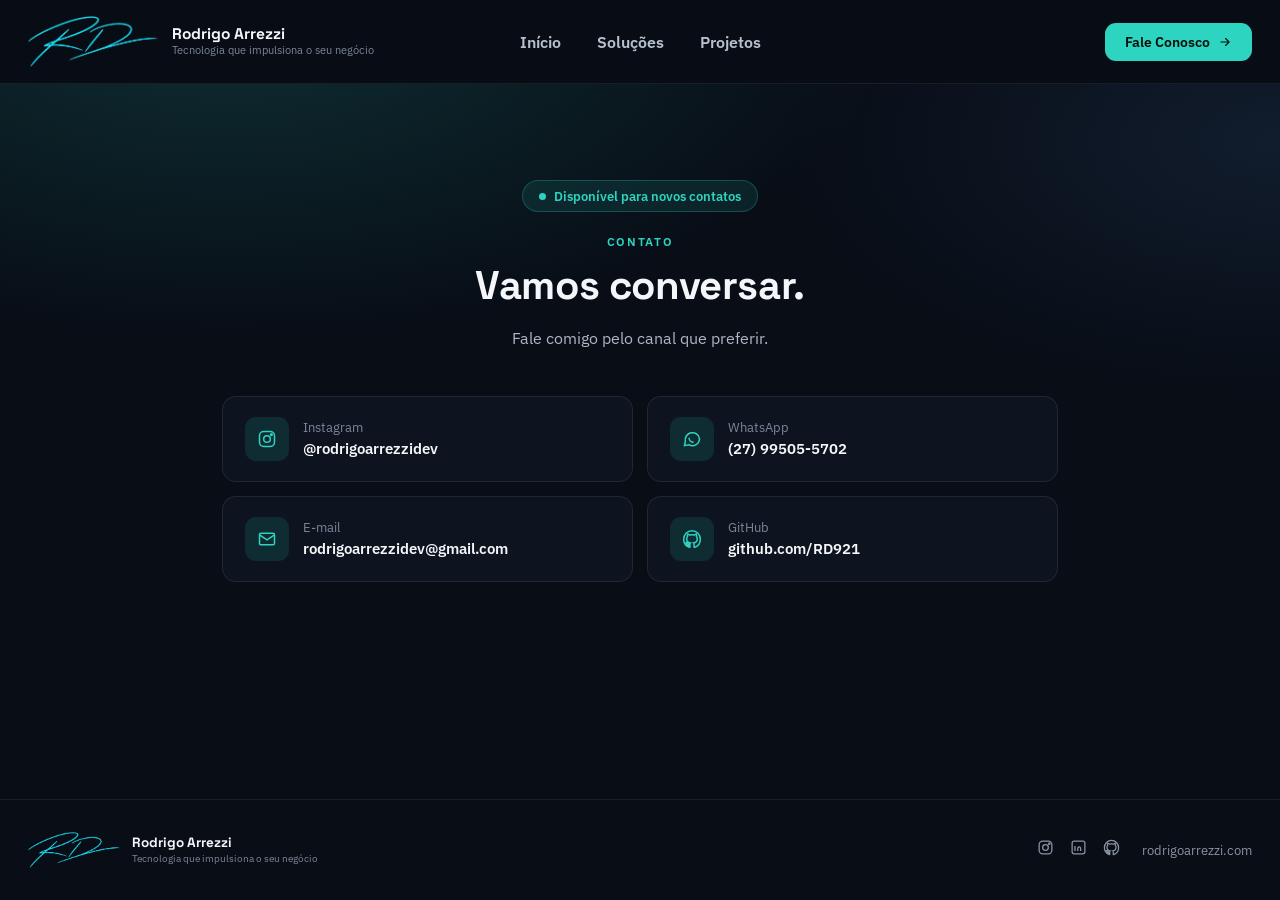
==== contato.html @ 2e1536b0 "Deixa o site responsivo para celular e adiciona favicon" ====
<!doctype html>
<html lang="pt-BR">
<head>
<meta charset="utf-8">
<meta name="viewport" content="width=device-width, initial-scale=1">
<title>Rodrigo Arrezzi — Contato</title>
<meta name="description" content="Fale com a Rodrigo Arrezzi por Instagram, WhatsApp, e-mail ou GitHub.">
<link rel="icon" href="assets/favicon.ico" sizes="any">
<link rel="icon" type="image/png" sizes="32x32" href="assets/favicon-32.png">
<link rel="icon" type="image/png" sizes="16x16" href="assets/favicon-16.png">
<link rel="apple-touch-icon" sizes="180x180" href="assets/apple-touch-icon.png">
<link rel="stylesheet" href="assets/styles.css">
</head>
<body>
<div class="page">
  <!-- NAV -->
  <div class="nav">
    <div class="nav-inner">
      <a href="index.html" class="brand">
        <img src="assets/rd-logo.png" alt="Rodrigo Arrezzi">
        <div class="brand-text">
          <div class="font-display brand-name">Rodrigo Arrezzi</div>
          <div class="brand-tag">Tecnologia que impulsiona o seu negócio</div>
        </div>
      </a>
      <div class="nav-links">
        <a href="index.html" class="nav-link">Início</a>
        <a href="solucoes.html" class="nav-link">Soluções</a>
        <a href="recursos.html" class="nav-link">Projetos</a>
      </div>
      <div class="nav-right">
        <a href="contato.html" class="btn-primary btn-sm">
          Fale Conosco
          <svg width="14" height="14" viewBox="0 0 24 24" fill="none" stroke="currentColor" stroke-width="2" stroke-linecap="round" stroke-linejoin="round"><path d="M5 12h14M13 6l6 6-6 6"/></svg>
        </a>
        <button type="button" aria-label="Abrir menu" class="mobile-menu-btn" data-menu-open>
          <svg width="18" height="18" viewBox="0 0 24 24" fill="none" stroke="currentColor" stroke-width="2" stroke-linecap="round" stroke-linejoin="round"><path d="M4 7h16M4 12h16M4 17h16"/></svg>
        </button>
      </div>
    </div>
  </div>

  <!-- MOBILE MENU OVERLAY -->
  <div class="mobile-overlay" data-menu-overlay>
    <div class="mobile-overlay-head">
      <div style="display:flex;align-items:center;gap:10px;">
        <img src="assets/rd-logo.png" alt="Rodrigo Arrezzi">
        <div class="font-display" style="font-size:14px;font-weight:700;">Rodrigo Arrezzi</div>
      </div>
      <button type="button" aria-label="Fechar menu" data-menu-close style="background:transparent;border:1px solid rgba(244,246,249,0.22);border-radius:10px;width:38px;height:38px;display:flex;align-items:center;justify-content:center;color:#F4F6F9;">
        <svg width="16" height="16" viewBox="0 0 24 24" fill="none" stroke="currentColor" stroke-width="2" stroke-linecap="round" stroke-linejoin="round"><path d="M18 6L6 18M6 6l12 12"/></svg>
      </button>
    </div>
    <div class="mobile-links">
        <a href="index.html" class="mobile-link font-display">Início</a>
        <a href="solucoes.html" class="mobile-link font-display">Soluções</a>
        <a href="recursos.html" class="mobile-link font-display">Projetos</a>
    </div>
    <div class="mobile-overlay-foot">
      <a href="contato.html" class="btn-primary">
        Fale Conosco
        <svg width="14" height="14" viewBox="0 0 24 24" fill="none" stroke="currentColor" stroke-width="2" stroke-linecap="round" stroke-linejoin="round"><path d="M5 12h14M13 6l6 6-6 6"/></svg>
      </a>
    </div>
  </div>

  <div class="page-main">
  <!-- HERO -->
  <div style="width:100%;position:relative;overflow:hidden;background:radial-gradient(1100px 520px at 18% -10%, rgba(45,212,191,0.16), transparent 60%), radial-gradient(900px 460px at 100% 10%, rgba(96,165,250,0.10), transparent 55%), #080D16;">
    <div class="section hero-pad" style="max-width:900px;">
      <div style="text-align:center;margin-bottom:44px;">
        <div style="display:inline-flex;align-items:center;gap:8px;background:rgba(45,212,191,0.10);border:1px solid rgba(45,212,191,0.25);border-radius:999px;padding:7px 16px;margin-bottom:22px;">
          <span style="width:7px;height:7px;border-radius:50%;background:var(--accent);"></span>
          <span style="font-size:12.5px;font-weight:600;color:var(--accent);">Disponível para novos contatos</span>
        </div>
        <div style="font-size:12px;font-weight:600;letter-spacing:0.14em;color:var(--accent);margin-bottom:14px;">CONTATO</div>
        <h1 class="font-display hero-h1">
          Vamos conversar.
        </h1>
        <p style="font-size:16px;line-height:1.65;color:#AEB7C6;margin:0;">Fale comigo pelo canal que preferir.</p>
      </div>
      <div class="cols-2" style="display:grid;gap:14px;">
        <a href="https://www.instagram.com/rodrigoarrezzidev/" target="_blank" rel="noopener" class="contact-card card-hover">
          <div style="width:44px;height:44px;border-radius:11px;background:rgba(45,212,191,0.12);display:flex;align-items:center;justify-content:center;flex-shrink:0;">
            <svg width="20" height="20" viewBox="0 0 24 24" fill="none" stroke="var(--accent)" stroke-width="1.8"><rect x="3" y="3" width="18" height="18" rx="5"/><circle cx="12" cy="12" r="4"/><circle cx="17.3" cy="6.7" r="1"/></svg>
          </div>
          <div>
            <div style="font-size:13px;color:#7C8698;margin-bottom:3px;">Instagram</div>
            <div style="font-size:14.5px;font-weight:600;color:#F4F6F9;">@rodrigoarrezzidev</div>
          </div>
        </a>
        <a href="https://wa.me/5527995055702" target="_blank" rel="noopener" class="contact-card card-hover">
          <div style="width:44px;height:44px;border-radius:11px;background:rgba(45,212,191,0.12);display:flex;align-items:center;justify-content:center;flex-shrink:0;">
            <svg width="20" height="20" viewBox="0 0 24 24" fill="none" stroke="var(--accent)" stroke-width="1.8"><path d="M21 11.5a8.5 8.5 0 01-12.4 7.55L3 20l1.02-5.4A8.5 8.5 0 1121 11.5z"/><path d="M8.5 10.5c0 3 2.5 5.5 5.5 5.5"/></svg>
          </div>
          <div>
            <div style="font-size:13px;color:#7C8698;margin-bottom:3px;">WhatsApp</div>
            <div style="font-size:14.5px;font-weight:600;color:#F4F6F9;">(27) 99505-5702</div>
          </div>
        </a>
        <a href="https://mail.google.com/mail/?view=cm&amp;fs=1&amp;to=rodrigoarrezzidev@gmail.com" target="_blank" rel="noopener" class="contact-card card-hover">
          <div style="width:44px;height:44px;border-radius:11px;background:rgba(45,212,191,0.12);display:flex;align-items:center;justify-content:center;flex-shrink:0;">
            <svg width="20" height="20" viewBox="0 0 24 24" fill="none" stroke="var(--accent)" stroke-width="1.8"><rect x="3" y="5" width="18" height="14" rx="2"/><path d="M3 7l9 6 9-6"/></svg>
          </div>
          <div>
            <div style="font-size:13px;color:#7C8698;margin-bottom:3px;">E-mail</div>
            <div style="font-size:14.5px;font-weight:600;color:#F4F6F9;">rodrigoarrezzidev@gmail.com</div>
          </div>
        </a>
        <a href="https://github.com/RD921?tab=repositories" target="_blank" rel="noopener" class="contact-card card-hover">
          <div style="width:44px;height:44px;border-radius:11px;background:rgba(45,212,191,0.12);display:flex;align-items:center;justify-content:center;flex-shrink:0;">
            <svg width="20" height="20" viewBox="0 0 24 24" fill="none" stroke="var(--accent)" stroke-width="1.8"><path d="M12 2C6.48 2 2 6.58 2 12.25c0 4.53 2.87 8.37 6.84 9.73.5.1.68-.22.68-.5 0-.24-.01-1.04-.01-1.89-2.78.62-3.37-1.21-3.37-1.21-.45-1.18-1.11-1.5-1.11-1.5-.9-.63.07-.62.07-.62 1 .07 1.53 1.05 1.53 1.05.89 1.56 2.34 1.11 2.91.85.09-.66.35-1.11.63-1.37-2.22-.26-4.56-1.14-4.56-5.06 0-1.12.39-2.03 1.03-2.75-.1-.26-.45-1.31.1-2.73 0 0 .84-.28 2.75 1.05a9.3 9.3 0 015 0c1.91-1.33 2.75-1.05 2.75-1.05.55 1.42.2 2.47.1 2.73.64.72 1.03 1.63 1.03 2.75 0 3.93-2.34 4.79-4.57 5.05.36.32.68.95.68 1.92 0 1.39-.01 2.5-.01 2.84 0 .28.18.61.69.5A10.26 10.26 0 0022 12.25C22 6.58 17.52 2 12 2z"/></svg>
          </div>
          <div>
            <div style="font-size:13px;color:#7C8698;margin-bottom:3px;">GitHub</div>
            <div style="font-size:14.5px;font-weight:600;color:#F4F6F9;">github.com/RD921</div>
          </div>
        </a>
      </div>
    </div>
  </div>
  </div>

  <!-- FOOTER -->
  <div class="footer">
    <div class="footer-inner">
      <div class="footer-brand">
        <img src="assets/rd-logo.png" alt="Rodrigo Arrezzi">
        <div>
          <div class="font-display" style="font-size:13.5px;font-weight:700;line-height:1.1;">Rodrigo Arrezzi</div>
          <div style="font-size:10px;color:#7C8698;line-height:1.1;margin-top:2px;">Tecnologia que impulsiona o seu negócio</div>
        </div>
      </div>
      <div class="footer-social">
        <a href="https://www.instagram.com/rodrigoarrezzidev/" target="_blank" rel="noopener" aria-label="Instagram" style="color:#8A93A3;">
          <svg width="17" height="17" viewBox="0 0 24 24" fill="none" stroke="currentColor" stroke-width="1.8"><rect x="3" y="3" width="18" height="18" rx="5"/><circle cx="12" cy="12" r="4"/><circle cx="17.3" cy="6.7" r="1"/></svg>
        </a>
        <a href="#" aria-label="LinkedIn" style="color:#8A93A3;">
          <svg width="17" height="17" viewBox="0 0 24 24" fill="none" stroke="currentColor" stroke-width="1.8"><rect x="3" y="3" width="18" height="18" rx="3"/><path d="M7 10v7M7 7v.01M11 17v-4a2 2 0 014 0v4M11 13v4"/></svg>
        </a>
        <a href="https://github.com/RD921?tab=repositories" target="_blank" rel="noopener" aria-label="GitHub" style="color:#8A93A3;">
          <svg width="17" height="17" viewBox="0 0 24 24" fill="none" stroke="currentColor" stroke-width="1.8"><path d="M12 2C6.48 2 2 6.58 2 12.25c0 4.53 2.87 8.37 6.84 9.73.5.1.68-.22.68-.5 0-.24-.01-1.04-.01-1.89-2.78.62-3.37-1.21-3.37-1.21-.45-1.18-1.11-1.5-1.11-1.5-.9-.63.07-.62.07-.62 1 .07 1.53 1.05 1.53 1.05.89 1.56 2.34 1.11 2.91.85.09-.66.35-1.11.63-1.37-2.22-.26-4.56-1.14-4.56-5.06 0-1.12.39-2.03 1.03-2.75-.1-.26-.45-1.31.1-2.73 0 0 .84-.28 2.75 1.05a9.3 9.3 0 015 0c1.91-1.33 2.75-1.05 2.75-1.05.55 1.42.2 2.47.1 2.73.64.72 1.03 1.63 1.03 2.75 0 3.93-2.34 4.79-4.57 5.05.36.32.68.95.68 1.92 0 1.39-.01 2.5-.01 2.84 0 .28.18.61.69.5A10.26 10.26 0 0022 12.25C22 6.58 17.52 2 12 2z"/></svg>
        </a>
        <span style="font-size:12.5px;color:#8A93A3;margin-left:6px;">rodrigoarrezzi.com</span>
      </div>
    </div>
  </div>

</div>
<script src="assets/script.js"></script>
</body>
</html>
---- assets/styles.css ----
@import url('https://fonts.googleapis.com/css2?family=Space+Grotesk:wght@500;600;700&family=IBM+Plex+Sans:wght@400;500;600&display=swap');

:root{ --accent: #2DD4BF; }

*{box-sizing:border-box;}
body{margin:0;background:#080D16;color:#F4F6F9;font-family:'IBM Plex Sans',sans-serif;}
h1,h2,h3,.font-display{font-family:'Space Grotesk',sans-serif;}
a{text-decoration:none;color:inherit;}
button{font:inherit;cursor:pointer;background:none;border:none;padding:0;margin:0;color:inherit;}
::selection{background:var(--accent);color:#06110F;}

.page{width:100%;min-height:100vh;display:flex;flex-direction:column;align-items:center;}
.page-main{flex:1 0 auto;width:100%;display:flex;flex-direction:column;align-items:center;}
.footer{flex-shrink:0;}

/* NAV */
.nav{width:100%;position:sticky;top:0;z-index:40;background:rgba(8,13,22,0.85);backdrop-filter:blur(10px);border-bottom:1px solid rgba(244,246,249,0.08);}
.nav-inner{width:100%;margin:0;padding:16px 28px;display:grid;grid-template-columns:1fr auto 1fr;align-items:center;column-gap:16px;}
.brand{display:flex;align-items:center;gap:14px;justify-self:start;}
.brand img{height:auto;width:130px;object-fit:contain;display:block;}
.brand-text{text-align:left;}
.brand-name{font-size:15.5px;font-weight:700;line-height:1.1;}
.brand-tag{font-size:10.5px;color:#7C8698;line-height:1.1;margin-top:2px;}
.nav-links{display:flex;align-items:center;gap:36px;justify-self:center;}
.nav-link{color:#B7C0CE;font-size:15.5px;font-weight:600;transition:color .15s ease;white-space:nowrap;}
.nav-link:hover{color:#F4F6F9;}
.nav-link.active{color:var(--accent);}
.nav-right{display:flex;align-items:center;gap:14px;justify-self:end;}
.mobile-menu-btn{display:none;background:transparent;border:1px solid rgba(244,246,249,0.22);border-radius:10px;width:40px;height:40px;align-items:center;justify-content:center;cursor:pointer;color:#F4F6F9;}
.mobile-menu-btn:hover{border-color:rgba(244,246,249,0.5);}

/* MOBILE MENU OVERLAY */
.mobile-overlay{position:fixed;inset:0;z-index:100;background:#080D16;display:none;flex-direction:column;}
.mobile-overlay.open{display:flex;}
.mobile-overlay-head{display:flex;align-items:center;justify-content:space-between;padding:16px 24px;border-bottom:1px solid rgba(244,246,249,0.08);}
.mobile-overlay-head img{height:auto;width:88px;object-fit:contain;display:block;}
.mobile-links{flex-grow:1;display:flex;flex-direction:column;align-items:flex-start;justify-content:center;gap:2px;padding:24px 32px;}
.mobile-link{font-size:26px;font-weight:600;color:#F4F6F9;padding:13px 0;display:block;text-align:left;width:100%;}
.mobile-link:hover{color:var(--accent);}
.mobile-link.active{color:var(--accent);}
.mobile-overlay-foot{padding:24px 32px;border-top:1px solid rgba(244,246,249,0.08);}

/* BUTTONS */
.btn-primary{background:var(--accent);color:#06110F;transition:filter .15s ease, transform .15s ease;padding:14px 26px;border-radius:11px;font-size:14.5px;font-weight:600;display:inline-flex;align-items:center;gap:8px;}
.btn-primary:hover{filter:brightness(1.08);transform:translateY(-1px);}
.btn-outline{background:transparent;color:#F4F6F9;border:1px solid rgba(244,246,249,0.22);transition:border-color .15s ease, background .15s ease;padding:14px 26px;border-radius:11px;font-size:14.5px;font-weight:600;display:inline-flex;align-items:center;gap:9px;}
.btn-outline:hover{border-color:rgba(244,246,249,0.5);background:rgba(244,246,249,0.04);}
.btn-sm{padding:10px 20px;font-size:13.5px;}

.card-hover{transition:border-color .15s ease, transform .15s ease;}
.card-hover:hover{border-color:rgba(244,246,249,0.18);transform:translateY(-2px);}
.pill:hover{border-color:rgba(244,246,249,0.3);}
.footer-link{color:#8A93A3;font-size:13.5px;transition:color .15s ease;}
.footer-link:hover{color:#F4F6F9;}
.contact-card{display:flex;align-items:center;gap:14px;background:#0D1420;border:1px solid rgba(244,246,249,0.08);border-radius:14px;padding:20px 22px;}

/* FOOTER */
.footer{width:100%;border-top:1px solid rgba(244,246,249,0.08);}
.footer-inner{width:100%;margin:0;padding:32px 28px;display:flex;align-items:center;justify-content:space-between;flex-wrap:wrap;gap:20px;}
.footer-brand{display:flex;align-items:center;gap:12px;}
.footer-brand img{height:auto;width:92px;object-fit:contain;display:block;}
.footer-social{display:flex;align-items:center;gap:16px;}

/* ERP PREVIEW */
.erp-tab{background:transparent;border:1px solid rgba(244,246,249,0.14);border-radius:9px;padding:9px 16px;font-size:13px;font-weight:600;color:#9AA3B2;transition:all .15s ease;}
.erp-tab:hover{border-color:rgba(244,246,249,0.3);color:#F4F6F9;}
.erp-tab.active{background:rgba(45,212,191,0.12);border-color:var(--accent);color:var(--accent);}
.chat-bubble{padding:10px 14px;border-radius:12px;font-size:13.5px;line-height:1.5;max-width:80%;}
.chat-bubble.bot{background:#101825;border:1px solid rgba(244,246,249,0.08);color:#C5CCD8;align-self:flex-start;}
.chat-bubble.user{background:rgba(45,212,191,0.14);border:1px solid rgba(45,212,191,0.3);color:#F4F6F9;align-self:flex-end;}

/* PROJECT CARDS */
.project-card{background:#0D1420;border:1px solid rgba(244,246,249,0.08);border-radius:16px;overflow:hidden;display:flex;flex-direction:column;}
.project-thumb{width:100%;aspect-ratio:16/9;background:linear-gradient(135deg,#101C2C,#0A1119);display:flex;align-items:center;justify-content:center;color:#3A4356;border-bottom:1px solid rgba(244,246,249,0.07);}

/* RESPONSIVE LAYOUT UTILITIES */
.section{width:100%;max-width:1280px;margin:0 auto;padding-left:32px;padding-right:32px;box-sizing:border-box;}
.hero-pad{padding-top:96px;padding-bottom:72px;}
.content-pad{padding-top:64px;padding-bottom:96px;}
.cta-pad{padding-top:0;padding-bottom:96px;}
.cta-pad-top{padding-top:96px;padding-bottom:96px;}

.cols-2{grid-template-columns:repeat(2,1fr);}
.cols-3{grid-template-columns:repeat(3,1fr);}
.cols-2a{grid-template-columns:1.05fr 1fr;}
.cols-2b{grid-template-columns:0.95fr 1.3fr;}

.cta-box{padding:52px 48px;}

.hero-h1-lg{font-size:52px;line-height:1.08;font-weight:700;margin:0 0 22px;letter-spacing:-0.01em;}
.hero-h1{font-size:40px;font-weight:700;line-height:1.15;margin:0 0 16px;letter-spacing:-0.01em;}
.cta-h2{font-size:28px;font-weight:700;line-height:1.25;margin:0;}

@media (max-width: 860px){
  .nav-links{display:none;}
  .nav-right .btn-primary{display:none;}
  .mobile-menu-btn{display:flex;}

  .section{padding-left:20px;padding-right:20px;}
  .hero-pad{padding-top:52px;padding-bottom:38px;}
  .content-pad{padding-top:40px;padding-bottom:56px;}
  .cta-pad{padding-bottom:56px;}
  .cta-pad-top{padding-top:48px;padding-bottom:56px;}
  .cols-2,.cols-3,.cols-2a,.cols-2b{grid-template-columns:1fr;}
  .cta-box{padding:32px 24px;}

  .hero-h1-lg{font-size:32px;margin:0 0 16px;}
  .hero-h1{font-size:27px;margin:0 0 14px;}
  .cta-h2{font-size:21px;}

  .brand img{width:104px;}
}

@media (max-width: 560px){
  .hero-visual{display:none;}
  .brand-tag{display:none;}
  .nav-inner{padding:14px 16px;}
  .footer-inner{flex-direction:column;text-align:center;justify-content:center;gap:14px;}
  .footer-social{justify-content:center;}
  .contact-card{padding:16px 18px;}
  .cta-box .btn-primary{width:100%;justify-content:center;}
}
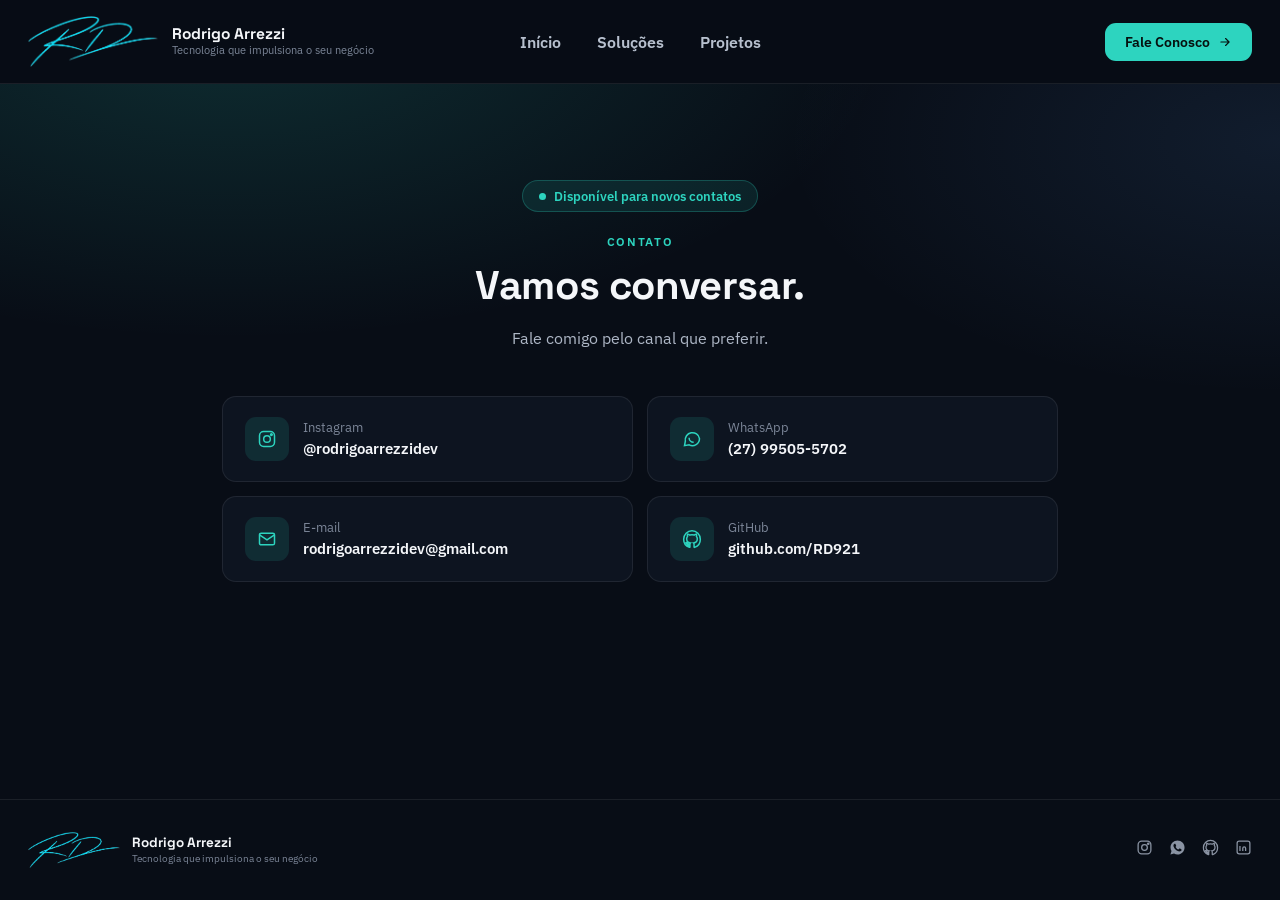
==== commit fd196adb: "atualizar rodape com whatsapp em todas as paginas" ====
--- a/contato.html
+++ b/contato.html
@@ -135,13 +135,15 @@
         <a href="https://www.instagram.com/rodrigoarrezzidev/" target="_blank" rel="noopener" aria-label="Instagram" style="color:#8A93A3;">
           <svg width="17" height="17" viewBox="0 0 24 24" fill="none" stroke="currentColor" stroke-width="1.8"><rect x="3" y="3" width="18" height="18" rx="5"/><circle cx="12" cy="12" r="4"/><circle cx="17.3" cy="6.7" r="1"/></svg>
         </a>
-        <a href="#" aria-label="LinkedIn" style="color:#8A93A3;">
-          <svg width="17" height="17" viewBox="0 0 24 24" fill="none" stroke="currentColor" stroke-width="1.8"><rect x="3" y="3" width="18" height="18" rx="3"/><path d="M7 10v7M7 7v.01M11 17v-4a2 2 0 014 0v4M11 13v4"/></svg>
+        <a href="https://wa.me/5527995055702" target="_blank" rel="noopener" aria-label="WhatsApp" style="color:#8A93A3;">
+          <svg width="17" height="17" viewBox="0 0 24 24" fill="currentColor" stroke="none"><path d="M12.04 2C6.58 2 2.13 6.45 2.13 11.91c0 1.85.5 3.58 1.4 5.16L2 22l5.09-1.5a9.9 9.9 0 004.95 1.32h.01c5.46 0 9.91-4.45 9.91-9.91S17.5 2 12.04 2zm5.63 14.18c-.24.68-1.41 1.31-1.94 1.38-.5.07-1.11.1-1.79-.11-.41-.13-.94-.3-1.62-.6-2.86-1.24-4.72-4.13-4.86-4.32-.14-.19-1.16-1.55-1.16-2.96 0-1.4.73-2.09 1-2.38.26-.28.57-.35.76-.35h.55c.18 0 .42-.03.65.5.24.56.8 1.94.87 2.08.07.14.11.3.02.49-.09.19-.14.3-.28.46-.14.16-.29.36-.42.48-.14.14-.28.29-.12.57.16.28.71 1.18 1.53 1.91 1.05.94 1.94 1.23 2.22 1.37.28.14.44.12.6-.07.16-.19.68-.79.87-1.06.19-.28.37-.23.62-.14.26.09 1.63.77 1.91.91.28.14.47.21.53.33.07.12.07.68-.17 1.35z"/></svg>
         </a>
         <a href="https://github.com/RD921?tab=repositories" target="_blank" rel="noopener" aria-label="GitHub" style="color:#8A93A3;">
           <svg width="17" height="17" viewBox="0 0 24 24" fill="none" stroke="currentColor" stroke-width="1.8"><path d="M12 2C6.48 2 2 6.58 2 12.25c0 4.53 2.87 8.37 6.84 9.73.5.1.68-.22.68-.5 0-.24-.01-1.04-.01-1.89-2.78.62-3.37-1.21-3.37-1.21-.45-1.18-1.11-1.5-1.11-1.5-.9-.63.07-.62.07-.62 1 .07 1.53 1.05 1.53 1.05.89 1.56 2.34 1.11 2.91.85.09-.66.35-1.11.63-1.37-2.22-.26-4.56-1.14-4.56-5.06 0-1.12.39-2.03 1.03-2.75-.1-.26-.45-1.31.1-2.73 0 0 .84-.28 2.75 1.05a9.3 9.3 0 015 0c1.91-1.33 2.75-1.05 2.75-1.05.55 1.42.2 2.47.1 2.73.64.72 1.03 1.63 1.03 2.75 0 3.93-2.34 4.79-4.57 5.05.36.32.68.95.68 1.92 0 1.39-.01 2.5-.01 2.84 0 .28.18.61.69.5A10.26 10.26 0 0022 12.25C22 6.58 17.52 2 12 2z"/></svg>
         </a>
-        <span style="font-size:12.5px;color:#8A93A3;margin-left:6px;">rodrigoarrezzi.com</span>
+        <a href="#" aria-label="LinkedIn" style="color:#8A93A3;">
+          <svg width="17" height="17" viewBox="0 0 24 24" fill="none" stroke="currentColor" stroke-width="1.8"><rect x="3" y="3" width="18" height="18" rx="3"/><path d="M7 10v7M7 7v.01M11 17v-4a2 2 0 014 0v4M11 13v4"/></svg>
+        </a>
       </div>
     </div>
   </div>
--- a/assets/styles.css
+++ b/assets/styles.css
@@ -95,6 +95,8 @@
   .nav-links{display:none;}
   .nav-right .btn-primary{display:none;}
   .mobile-menu-btn{display:flex;}
+  .nav-inner{display:flex;justify-content:space-between;align-items:center;}
+  .nav-right{width:auto;}
 
   .section{padding-left:20px;padding-right:20px;}
   .hero-pad{padding-top:52px;padding-bottom:38px;}
@@ -114,9 +116,14 @@
 @media (max-width: 560px){
   .hero-visual{display:none;}
   .brand-tag{display:none;}
-  .nav-inner{padding:14px 16px;}
-  .footer-inner{flex-direction:column;text-align:center;justify-content:center;gap:14px;}
-  .footer-social{justify-content:center;}
+  .nav-inner{padding:18px 20px;}
+  .brand{gap:12px;}
+
+  .footer-inner{flex-direction:column;text-align:center;justify-content:center;align-items:center;gap:24px;padding:40px 24px;}
+  .footer-brand{flex-direction:column;gap:14px;}
+  .footer-social{justify-content:center;gap:22px;flex-wrap:wrap;row-gap:16px;}
+  .footer-social span{display:block;width:100%;margin:14px 0 0;padding-top:16px;border-top:1px solid rgba(244,246,249,0.08);}
+
   .contact-card{padding:16px 18px;}
   .cta-box .btn-primary{width:100%;justify-content:center;}
 }
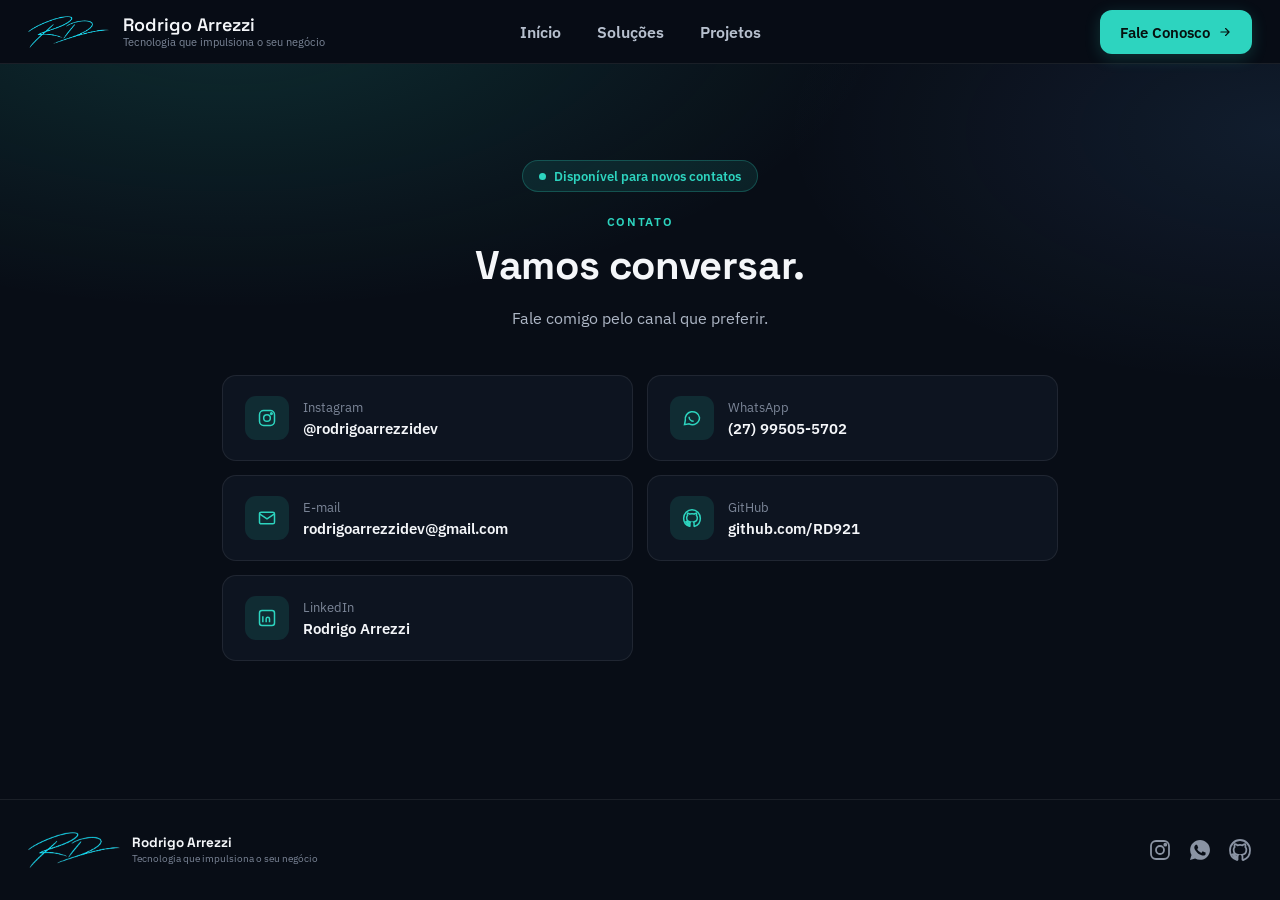
==== commit d68e9a43: "ajustar header, footer, ícones sociais e navegação" ====
--- a/contato.html
+++ b/contato.html
@@ -116,6 +116,15 @@
             <div style="font-size:14.5px;font-weight:600;color:#F4F6F9;">github.com/RD921</div>
           </div>
         </a>
+        <a href="#" target="_blank" rel="noopener" class="contact-card card-hover">
+          <div style="width:44px;height:44px;border-radius:11px;background:rgba(45,212,191,0.12);display:flex;align-items:center;justify-content:center;flex-shrink:0;">
+            <svg width="20" height="20" viewBox="0 0 24 24" fill="none" stroke="var(--accent)" stroke-width="1.8"><rect x="3" y="3" width="18" height="18" rx="3"/><path d="M7 10v7M7 7v.01M11 17v-4a2 2 0 014 0v4M11 13v4"/></svg>
+          </div>
+          <div>
+            <div style="font-size:13px;color:#7C8698;margin-bottom:3px;">LinkedIn</div>
+            <div style="font-size:14.5px;font-weight:600;color:#F4F6F9;">Rodrigo Arrezzi</div>
+          </div>
+        </a>
       </div>
     </div>
   </div>
@@ -141,9 +150,6 @@
         <a href="https://github.com/RD921?tab=repositories" target="_blank" rel="noopener" aria-label="GitHub" style="color:#8A93A3;">
           <svg width="17" height="17" viewBox="0 0 24 24" fill="none" stroke="currentColor" stroke-width="1.8"><path d="M12 2C6.48 2 2 6.58 2 12.25c0 4.53 2.87 8.37 6.84 9.73.5.1.68-.22.68-.5 0-.24-.01-1.04-.01-1.89-2.78.62-3.37-1.21-3.37-1.21-.45-1.18-1.11-1.5-1.11-1.5-.9-.63.07-.62.07-.62 1 .07 1.53 1.05 1.53 1.05.89 1.56 2.34 1.11 2.91.85.09-.66.35-1.11.63-1.37-2.22-.26-4.56-1.14-4.56-5.06 0-1.12.39-2.03 1.03-2.75-.1-.26-.45-1.31.1-2.73 0 0 .84-.28 2.75 1.05a9.3 9.3 0 015 0c1.91-1.33 2.75-1.05 2.75-1.05.55 1.42.2 2.47.1 2.73.64.72 1.03 1.63 1.03 2.75 0 3.93-2.34 4.79-4.57 5.05.36.32.68.95.68 1.92 0 1.39-.01 2.5-.01 2.84 0 .28.18.61.69.5A10.26 10.26 0 0022 12.25C22 6.58 17.52 2 12 2z"/></svg>
         </a>
-        <a href="#" aria-label="LinkedIn" style="color:#8A93A3;">
-          <svg width="17" height="17" viewBox="0 0 24 24" fill="none" stroke="currentColor" stroke-width="1.8"><rect x="3" y="3" width="18" height="18" rx="3"/><path d="M7 10v7M7 7v.01M11 17v-4a2 2 0 014 0v4M11 13v4"/></svg>
-        </a>
       </div>
     </div>
   </div>
--- a/assets/styles.css
+++ b/assets/styles.css
@@ -14,12 +14,12 @@
 .footer{flex-shrink:0;}
 
 /* NAV */
-.nav{width:100%;position:sticky;top:0;z-index:40;background:rgba(8,13,22,0.85);backdrop-filter:blur(10px);border-bottom:1px solid rgba(244,246,249,0.08);}
-.nav-inner{width:100%;margin:0;padding:16px 28px;display:grid;grid-template-columns:1fr auto 1fr;align-items:center;column-gap:16px;}
+.nav{width:100%;position:sticky;top:0;z-index:40;background:rgba(8,13,22,0.85);backdrop-filter:blur(10px);border-bottom:1px solid rgba(244,246,249,0.08);height:64px;}
+.nav-inner{width:100%;height:64px;margin:0;padding:0 28px;display:grid;grid-template-columns:1fr auto 1fr;align-items:center;column-gap:16px;box-sizing:border-box;}
 .brand{display:flex;align-items:center;gap:14px;justify-self:start;}
-.brand img{height:auto;width:130px;object-fit:contain;display:block;}
+.brand img{height:32px;width:auto;object-fit:contain;display:block;}
 .brand-text{text-align:left;}
-.brand-name{font-size:15.5px;font-weight:700;line-height:1.1;}
+.brand-name{font-size:18px;font-weight:600;line-height:1.1;}
 .brand-tag{font-size:10.5px;color:#7C8698;line-height:1.1;margin-top:2px;}
 .nav-links{display:flex;align-items:center;gap:36px;justify-self:center;}
 .nav-link{color:#B7C0CE;font-size:15.5px;font-weight:600;transition:color .15s ease;white-space:nowrap;}
@@ -28,6 +28,7 @@
 .nav-right{display:flex;align-items:center;gap:14px;justify-self:end;}
 .mobile-menu-btn{display:none;background:transparent;border:1px solid rgba(244,246,249,0.22);border-radius:10px;width:40px;height:40px;align-items:center;justify-content:center;cursor:pointer;color:#F4F6F9;}
 .mobile-menu-btn:hover{border-color:rgba(244,246,249,0.5);}
+.mobile-menu-btn svg{width:20px;height:20px;}
 
 /* MOBILE MENU OVERLAY */
 .mobile-overlay{position:fixed;inset:0;z-index:100;background:#080D16;display:none;flex-direction:column;}
@@ -41,11 +42,11 @@
 .mobile-overlay-foot{padding:24px 32px;border-top:1px solid rgba(244,246,249,0.08);}
 
 /* BUTTONS */
-.btn-primary{background:var(--accent);color:#06110F;transition:filter .15s ease, transform .15s ease;padding:14px 26px;border-radius:11px;font-size:14.5px;font-weight:600;display:inline-flex;align-items:center;gap:8px;}
-.btn-primary:hover{filter:brightness(1.08);transform:translateY(-1px);}
-.btn-outline{background:transparent;color:#F4F6F9;border:1px solid rgba(244,246,249,0.22);transition:border-color .15s ease, background .15s ease;padding:14px 26px;border-radius:11px;font-size:14.5px;font-weight:600;display:inline-flex;align-items:center;gap:9px;}
+.btn-primary{background:var(--accent);color:#06110F;transition:filter .15s ease, transform .15s ease, box-shadow .15s ease;height:48px;padding:0 26px;border-radius:12px;font-size:16px;font-weight:600;display:inline-flex;align-items:center;gap:8px;box-shadow:0 4px 16px rgba(45,212,191,0.20);}
+.btn-primary:hover{filter:brightness(1.08);transform:translateY(-1px);box-shadow:0 6px 20px rgba(45,212,191,0.3);}
+.btn-outline{background:transparent;color:#F4F6F9;border:1px solid rgba(244,246,249,0.22);transition:border-color .15s ease, background .15s ease;height:48px;padding:0 26px;border-radius:12px;font-size:16px;font-weight:600;display:inline-flex;align-items:center;gap:9px;box-sizing:border-box;}
 .btn-outline:hover{border-color:rgba(244,246,249,0.5);background:rgba(244,246,249,0.04);}
-.btn-sm{padding:10px 20px;font-size:13.5px;}
+.btn-sm{height:44px;padding:0 20px;font-size:14.5px;}
 
 .card-hover{transition:border-color .15s ease, transform .15s ease;}
 .card-hover:hover{border-color:rgba(244,246,249,0.18);transform:translateY(-2px);}
@@ -60,6 +61,9 @@
 .footer-brand{display:flex;align-items:center;gap:12px;}
 .footer-brand img{height:auto;width:92px;object-fit:contain;display:block;}
 .footer-social{display:flex;align-items:center;gap:16px;}
+.footer-social a{color:#8A93A3;transition:color .15s ease;display:inline-flex;}
+.footer-social a:hover{color:var(--accent);}
+.footer-social svg{width:24px;height:24px;}
 
 /* ERP PREVIEW */
 .erp-tab{background:transparent;border:1px solid rgba(244,246,249,0.14);border-radius:9px;padding:9px 16px;font-size:13px;font-weight:600;color:#9AA3B2;transition:all .15s ease;}
@@ -109,20 +113,17 @@
   .hero-h1-lg{font-size:32px;margin:0 0 16px;}
   .hero-h1{font-size:27px;margin:0 0 14px;}
   .cta-h2{font-size:21px;}
-
-  .brand img{width:104px;}
 }
 
 @media (max-width: 560px){
   .hero-visual{display:none;}
   .brand-tag{display:none;}
-  .nav-inner{padding:18px 20px;}
+  .nav-inner{padding:0 20px;}
   .brand{gap:12px;}
 
   .footer-inner{flex-direction:column;text-align:center;justify-content:center;align-items:center;gap:24px;padding:40px 24px;}
   .footer-brand{flex-direction:column;gap:14px;}
-  .footer-social{justify-content:center;gap:22px;flex-wrap:wrap;row-gap:16px;}
-  .footer-social span{display:block;width:100%;margin:14px 0 0;padding-top:16px;border-top:1px solid rgba(244,246,249,0.08);}
+  .footer-social{justify-content:center;gap:16px;flex-wrap:wrap;row-gap:16px;}
 
   .contact-card{padding:16px 18px;}
   .cta-box .btn-primary{width:100%;justify-content:center;}
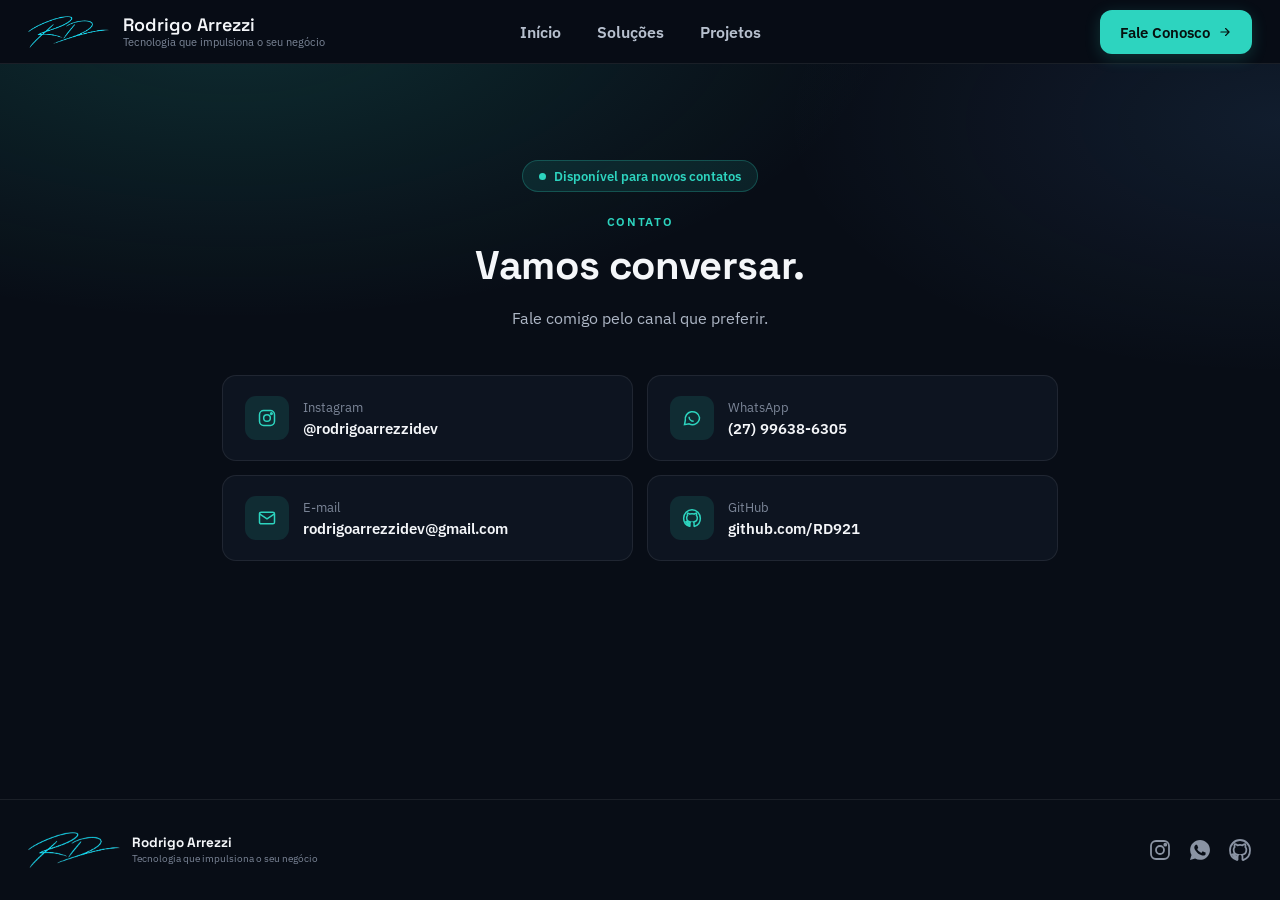
==== commit e84b3fa0: "Contato: remover LinkedIn e atualizar WhatsApp" ====
--- a/contato.html
+++ b/contato.html
@@ -89,13 +89,13 @@
             <div style="font-size:14.5px;font-weight:600;color:#F4F6F9;">@rodrigoarrezzidev</div>
           </div>
         </a>
-        <a href="https://wa.me/5527995055702" target="_blank" rel="noopener" class="contact-card card-hover">
+        <a href="https://wa.me/5527996386305" target="_blank" rel="noopener" class="contact-card card-hover">
           <div style="width:44px;height:44px;border-radius:11px;background:rgba(45,212,191,0.12);display:flex;align-items:center;justify-content:center;flex-shrink:0;">
             <svg width="20" height="20" viewBox="0 0 24 24" fill="none" stroke="var(--accent)" stroke-width="1.8"><path d="M21 11.5a8.5 8.5 0 01-12.4 7.55L3 20l1.02-5.4A8.5 8.5 0 1121 11.5z"/><path d="M8.5 10.5c0 3 2.5 5.5 5.5 5.5"/></svg>
           </div>
           <div>
             <div style="font-size:13px;color:#7C8698;margin-bottom:3px;">WhatsApp</div>
-            <div style="font-size:14.5px;font-weight:600;color:#F4F6F9;">(27) 99505-5702</div>
+            <div style="font-size:14.5px;font-weight:600;color:#F4F6F9;">(27) 99638-6305</div>
           </div>
         </a>
         <a href="https://mail.google.com/mail/?view=cm&amp;fs=1&amp;to=rodrigoarrezzidev@gmail.com" target="_blank" rel="noopener" class="contact-card card-hover">
@@ -114,15 +114,6 @@
           <div>
             <div style="font-size:13px;color:#7C8698;margin-bottom:3px;">GitHub</div>
             <div style="font-size:14.5px;font-weight:600;color:#F4F6F9;">github.com/RD921</div>
-          </div>
-        </a>
-        <a href="#" target="_blank" rel="noopener" class="contact-card card-hover">
-          <div style="width:44px;height:44px;border-radius:11px;background:rgba(45,212,191,0.12);display:flex;align-items:center;justify-content:center;flex-shrink:0;">
-            <svg width="20" height="20" viewBox="0 0 24 24" fill="none" stroke="var(--accent)" stroke-width="1.8"><rect x="3" y="3" width="18" height="18" rx="3"/><path d="M7 10v7M7 7v.01M11 17v-4a2 2 0 014 0v4M11 13v4"/></svg>
-          </div>
-          <div>
-            <div style="font-size:13px;color:#7C8698;margin-bottom:3px;">LinkedIn</div>
-            <div style="font-size:14.5px;font-weight:600;color:#F4F6F9;">Rodrigo Arrezzi</div>
           </div>
         </a>
       </div>
@@ -144,7 +135,7 @@
         <a href="https://www.instagram.com/rodrigoarrezzidev/" target="_blank" rel="noopener" aria-label="Instagram" style="color:#8A93A3;">
           <svg width="17" height="17" viewBox="0 0 24 24" fill="none" stroke="currentColor" stroke-width="1.8"><rect x="3" y="3" width="18" height="18" rx="5"/><circle cx="12" cy="12" r="4"/><circle cx="17.3" cy="6.7" r="1"/></svg>
         </a>
-        <a href="https://wa.me/5527995055702" target="_blank" rel="noopener" aria-label="WhatsApp" style="color:#8A93A3;">
+        <a href="https://wa.me/5527996386305" target="_blank" rel="noopener" aria-label="WhatsApp" style="color:#8A93A3;">
           <svg width="17" height="17" viewBox="0 0 24 24" fill="currentColor" stroke="none"><path d="M12.04 2C6.58 2 2.13 6.45 2.13 11.91c0 1.85.5 3.58 1.4 5.16L2 22l5.09-1.5a9.9 9.9 0 004.95 1.32h.01c5.46 0 9.91-4.45 9.91-9.91S17.5 2 12.04 2zm5.63 14.18c-.24.68-1.41 1.31-1.94 1.38-.5.07-1.11.1-1.79-.11-.41-.13-.94-.3-1.62-.6-2.86-1.24-4.72-4.13-4.86-4.32-.14-.19-1.16-1.55-1.16-2.96 0-1.4.73-2.09 1-2.38.26-.28.57-.35.76-.35h.55c.18 0 .42-.03.65.5.24.56.8 1.94.87 2.08.07.14.11.3.02.49-.09.19-.14.3-.28.46-.14.16-.29.36-.42.48-.14.14-.28.29-.12.57.16.28.71 1.18 1.53 1.91 1.05.94 1.94 1.23 2.22 1.37.28.14.44.12.6-.07.16-.19.68-.79.87-1.06.19-.28.37-.23.62-.14.26.09 1.63.77 1.91.91.28.14.47.21.53.33.07.12.07.68-.17 1.35z"/></svg>
         </a>
         <a href="https://github.com/RD921?tab=repositories" target="_blank" rel="noopener" aria-label="GitHub" style="color:#8A93A3;">
--- a/assets/styles.css
+++ b/assets/styles.css
@@ -127,4 +127,30 @@
 
   .contact-card{padding:16px 18px;}
   .cta-box .btn-primary{width:100%;justify-content:center;}
-}+}
+/* MODAL DE PROJETO */
+.project-card[data-project]{cursor:pointer;}
+.project-card[data-project]:focus-visible{outline:2px solid var(--accent);outline-offset:3px;}
+.project-modal{position:fixed;inset:0;z-index:120;display:none;align-items:center;justify-content:center;padding:20px;background:rgba(4,8,14,0.72);backdrop-filter:blur(6px);}
+.project-modal.open{display:flex;}
+.project-modal-box{position:relative;width:100%;max-width:620px;max-height:calc(100vh - 40px);overflow-y:auto;background:#0D1420;border:1px solid rgba(244,246,249,0.12);border-radius:18px;padding:32px;box-shadow:0 30px 70px -20px rgba(0,0,0,0.7);}
+.project-modal-box h2{padding-right:44px;}
+.project-modal-close{position:absolute;top:16px;right:16px;width:36px;height:36px;border:1px solid rgba(244,246,249,0.18);border-radius:10px;display:flex;align-items:center;justify-content:center;color:#F4F6F9;}
+.project-modal-close:hover{border-color:rgba(244,246,249,0.4);}
+.project-modal-list{display:grid;grid-template-columns:repeat(2,1fr);gap:10px;margin:0 0 26px;padding:0;list-style:none;}
+.project-modal-list li{background:#101825;border:1px solid rgba(244,246,249,0.07);border-radius:10px;padding:12px 14px;font-size:13px;color:#9AA3B2;line-height:1.45;}
+.project-modal-list strong{display:block;color:#F4F6F9;font-size:13.5px;margin-bottom:3px;}
+body.modal-open{overflow:hidden;}
+@media (max-width: 560px){
+  .project-modal-box{padding:26px 20px;}
+  .project-modal-list{grid-template-columns:1fr;}
+  .project-modal .btn-primary{width:100%;justify-content:center;}
+}
+/* IMAGEM DOS PROJETOS */
+.project-thumb{overflow:hidden;}
+.project-thumb img{width:100%;height:100%;object-fit:cover;object-position:left center;display:block;}
+.project-modal-img{width:100%;aspect-ratio:16/8;object-fit:cover;object-position:left center;display:block;border-radius:12px;border:1px solid rgba(244,246,249,0.08);margin:0 0 22px;}
+.project-modal-close{background:rgba(13,20,32,0.85);z-index:1;}
+/* FOGUETE DO INICIO */
+.hero-rocket{display:flex;justify-content:center;align-items:center;}
+.hero-rocket img{width:100%;max-width:460px;height:auto;display:block;-webkit-mask-image:linear-gradient(to right,transparent 0%,#000 28%,#000 72%,transparent 100%),linear-gradient(to bottom,transparent 0%,#000 14%,#000 82%,transparent 100%);-webkit-mask-composite:source-in;mask-image:linear-gradient(to right,transparent 0%,#000 28%,#000 72%,transparent 100%),linear-gradient(to bottom,transparent 0%,#000 14%,#000 82%,transparent 100%);mask-composite:intersect;}
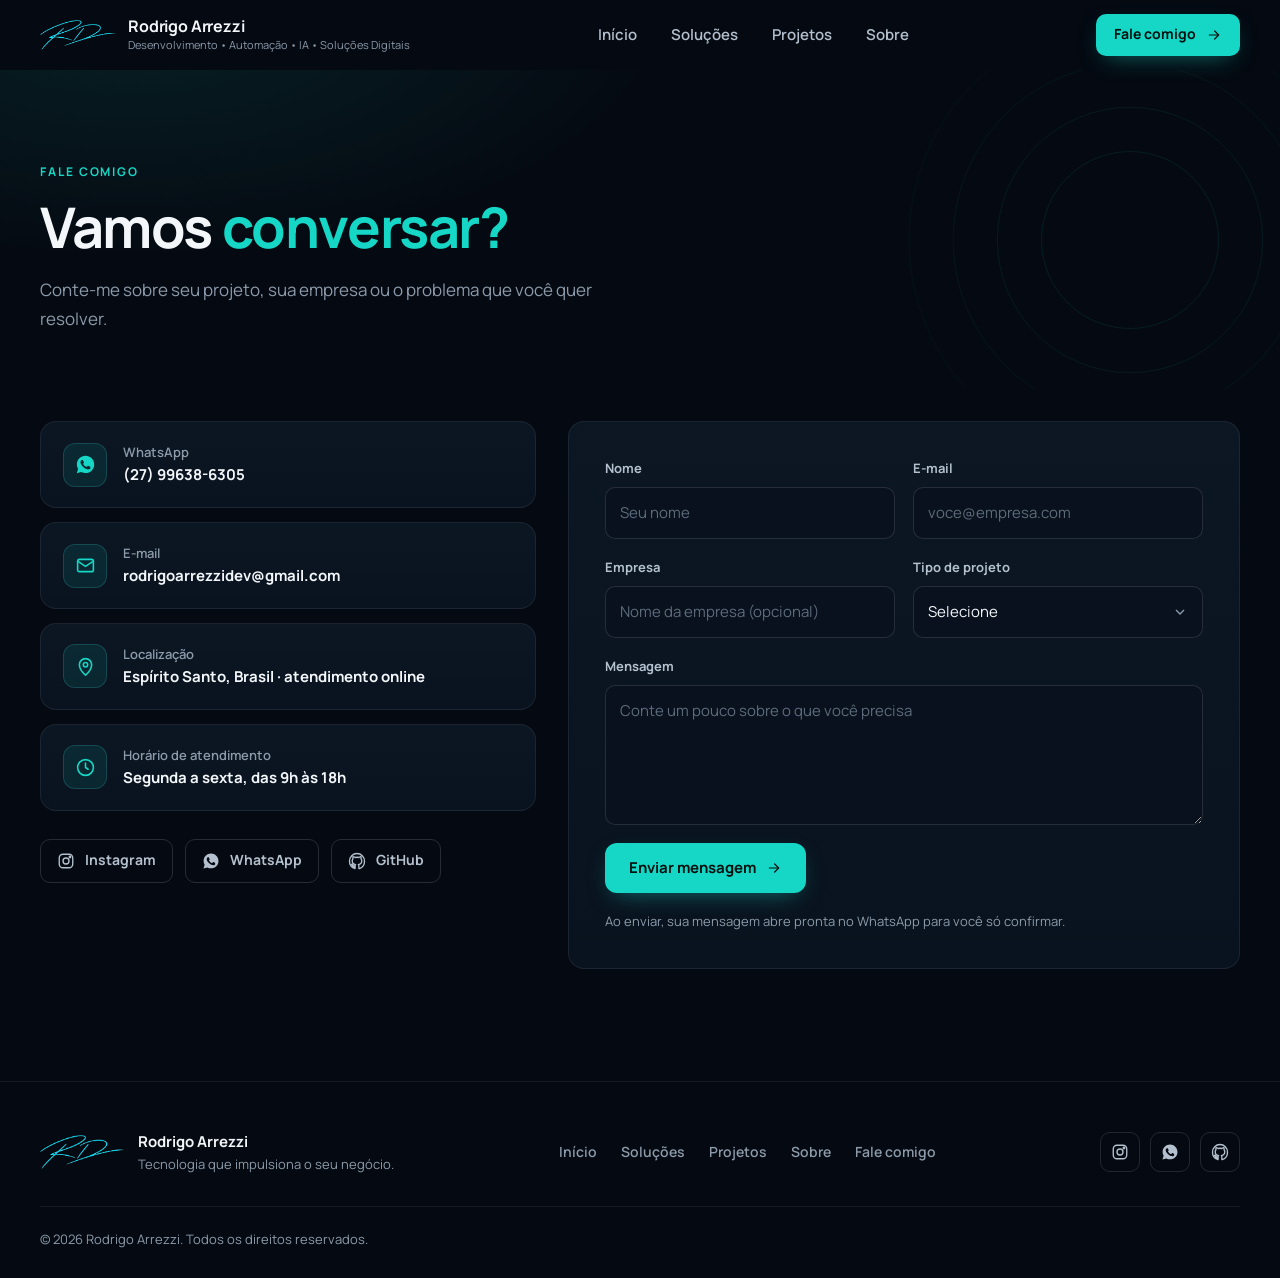
==== commit 20ed8fbd: "Redesign completo do site" ====
--- a/contato.html
+++ b/contato.html
@@ -3,149 +3,102 @@
 <head>
 <meta charset="utf-8">
 <meta name="viewport" content="width=device-width, initial-scale=1">
-<title>Rodrigo Arrezzi — Contato</title>
-<meta name="description" content="Fale com a Rodrigo Arrezzi por Instagram, WhatsApp, e-mail ou GitHub.">
+<title>Fale comigo — Rodrigo Arrezzi</title>
+<meta name="description" content="Conte sobre seu projeto, sua empresa ou o problema que você quer resolver. Fale com Rodrigo Arrezzi.">
+<meta name="theme-color" content="#050A12">
+<meta property="og:title" content="Fale comigo — Rodrigo Arrezzi">
+<meta property="og:description" content="Conte sobre seu projeto, sua empresa ou o problema que você quer resolver. Fale com Rodrigo Arrezzi.">
+<meta property="og:type" content="website">
+<meta property="og:image" content="https://rodrigoarrezzi.com/assets/foguete.jpg">
 <link rel="icon" href="assets/favicon.ico" sizes="any">
 <link rel="icon" type="image/png" sizes="32x32" href="assets/favicon-32.png">
 <link rel="icon" type="image/png" sizes="16x16" href="assets/favicon-16.png">
 <link rel="apple-touch-icon" sizes="180x180" href="assets/apple-touch-icon.png">
+<link rel="preconnect" href="https://fonts.googleapis.com">
+<link rel="preconnect" href="https://fonts.gstatic.com" crossorigin>
 <link rel="stylesheet" href="assets/styles.css">
 </head>
 <body>
-<div class="page">
-  <!-- NAV -->
-  <div class="nav">
-    <div class="nav-inner">
-      <a href="index.html" class="brand">
-        <img src="assets/rd-logo.png" alt="Rodrigo Arrezzi">
-        <div class="brand-text">
-          <div class="font-display brand-name">Rodrigo Arrezzi</div>
-          <div class="brand-tag">Tecnologia que impulsiona o seu negócio</div>
-        </div>
-      </a>
-      <div class="nav-links">
-        <a href="index.html" class="nav-link">Início</a>
-        <a href="solucoes.html" class="nav-link">Soluções</a>
-        <a href="recursos.html" class="nav-link">Projetos</a>
+<header class="header">
+  <div class="container header-inner">
+    <a href="index.html" class="brand" aria-label="Rodrigo Arrezzi, página inicial">
+      <img src="assets/rd-logo.png" alt="" width="76" height="30">
+      <div>
+        <div class="brand-name">Rodrigo Arrezzi</div>
+        <div class="brand-tag">Desenvolvimento • Automação • IA • Soluções Digitais</div>
       </div>
-      <div class="nav-right">
-        <a href="contato.html" class="btn-primary btn-sm">
-          Fale Conosco
-          <svg width="14" height="14" viewBox="0 0 24 24" fill="none" stroke="currentColor" stroke-width="2" stroke-linecap="round" stroke-linejoin="round"><path d="M5 12h14M13 6l6 6-6 6"/></svg>
-        </a>
-        <button type="button" aria-label="Abrir menu" class="mobile-menu-btn" data-menu-open>
-          <svg width="18" height="18" viewBox="0 0 24 24" fill="none" stroke="currentColor" stroke-width="2" stroke-linecap="round" stroke-linejoin="round"><path d="M4 7h16M4 12h16M4 17h16"/></svg>
-        </button>
+    </a>
+    <nav class="nav" aria-label="Principal"><a href="index.html">Início</a><a href="solucoes.html">Soluções</a><a href="recursos.html">Projetos</a><a href="sobre.html">Sobre</a></nav>
+    <div class="header-cta">
+      <a href="contato.html" class="btn btn-primary btn-sm">Fale comigo <svg viewBox="0 0 24 24" fill="none" stroke="currentColor" stroke-width="1.8" stroke-linecap="round" stroke-linejoin="round" aria-hidden="true"><path d="M5 12h14M13 6l6 6-6 6"/></svg></a>
+      <button type="button" class="menu-btn" aria-label="Abrir menu" data-menu-open><svg viewBox="0 0 24 24" fill="none" stroke="currentColor" stroke-width="1.8" stroke-linecap="round" stroke-linejoin="round" aria-hidden="true"><path d="M4 7h16M4 12h16M4 17h16"/></svg></button>
+    </div>
+  </div>
+</header>
+
+<div class="mobile-menu" data-menu role="dialog" aria-modal="true" aria-label="Menu">
+  <div class="mobile-menu-head">
+    <a href="index.html" class="brand"><img src="assets/rd-logo.png" alt="" width="76" height="30"><div class="brand-name">Rodrigo Arrezzi</div></a>
+    <button type="button" class="menu-btn" style="display:flex" aria-label="Fechar menu" data-menu-close><svg viewBox="0 0 24 24" fill="none" stroke="currentColor" stroke-width="1.8" stroke-linecap="round" stroke-linejoin="round" aria-hidden="true"><path d="M18 6L6 18M6 6l12 12"/></svg></button>
+  </div>
+  <nav class="mobile-links"><a href="index.html">Início</a><a href="solucoes.html">Soluções</a><a href="recursos.html">Projetos</a><a href="sobre.html">Sobre</a><a href="contato.html" class="active">Fale comigo</a></nav>
+  <div class="mobile-menu-foot"><a href="contato.html" class="btn btn-primary">Fale comigo <svg viewBox="0 0 24 24" fill="none" stroke="currentColor" stroke-width="1.8" stroke-linecap="round" stroke-linejoin="round" aria-hidden="true"><path d="M5 12h14M13 6l6 6-6 6"/></svg></a></div>
+</div>
+
+<main>
+<section class="page-hero">
+  <svg class="deco" viewBox="0 0 520 520" aria-hidden="true"><g fill="none" stroke="#16D6C5">
+      <circle cx="260" cy="260" r="250" stroke-opacity=".08"/><circle cx="260" cy="260" r="200" stroke-opacity=".12"/>
+      <circle cx="260" cy="260" r="150" stroke-opacity=".16"/><circle cx="260" cy="260" r="100" stroke-opacity=".2"/></g></svg>
+  <div class="container">
+    <span class="eyebrow reveal">Fale comigo</span>
+    <h1 class="h1 reveal d1">Vamos <span class="accent">conversar?</span></h1>
+    <p class="lead reveal d2">Conte-me sobre seu projeto, sua empresa ou o problema que você quer resolver.</p>
+  </div>
+</section>
+<section class="section" style="padding-top:32px">
+  <div class="container contact">
+    <div>
+      <div class="contact-list"><a href="https://wa.me/5527996386305" target="_blank" rel="noopener" class="card contact-item card-hover reveal d1"><div class="icon-box"><svg viewBox="0 0 24 24" fill="currentColor" aria-hidden="true"><path d="M12.04 2C6.58 2 2.13 6.45 2.13 11.91c0 1.85.5 3.58 1.4 5.16L2 22l5.09-1.5a9.9 9.9 0 004.95 1.32h.01c5.46 0 9.91-4.45 9.91-9.91S17.5 2 12.04 2zm5.63 14.18c-.24.68-1.41 1.31-1.94 1.38-.5.07-1.11.1-1.79-.11-.41-.13-.94-.3-1.62-.6-2.86-1.24-4.72-4.13-4.86-4.32-.14-.19-1.16-1.55-1.16-2.96 0-1.4.73-2.09 1-2.38.26-.28.57-.35.76-.35h.55c.18 0 .42-.03.65.5.24.56.8 1.94.87 2.08.07.14.11.3.02.49-.09.19-.14.3-.28.46-.14.16-.29.36-.42.48-.14.14-.28.29-.12.57.16.28.71 1.18 1.53 1.91 1.05.94 1.94 1.23 2.22 1.37.28.14.44.12.6-.07.16-.19.68-.79.87-1.06.19-.28.37-.23.62-.14.26.09 1.63.77 1.91.91.28.14.47.21.53.33.07.12.07.68-.17 1.35z"/></svg></div><div><div class="label">WhatsApp</div><div class="value">(27) 99638-6305</div></div></a><a href="mailto:rodrigoarrezzidev@gmail.com" target="_blank" rel="noopener" class="card contact-item card-hover reveal d2"><div class="icon-box"><svg viewBox="0 0 24 24" fill="none" stroke="currentColor" stroke-width="1.8" stroke-linecap="round" stroke-linejoin="round" aria-hidden="true"><rect x="3" y="5" width="18" height="14" rx="2"/><path d="M3 7l9 6 9-6"/></svg></div><div><div class="label">E-mail</div><div class="value">rodrigoarrezzidev@gmail.com</div></div></a><div class="card contact-item reveal d3"><div class="icon-box"><svg viewBox="0 0 24 24" fill="none" stroke="currentColor" stroke-width="1.8" stroke-linecap="round" stroke-linejoin="round" aria-hidden="true"><path d="M12 22s7-6.2 7-12a7 7 0 10-14 0c0 5.8 7 12 7 12z"/><circle cx="12" cy="10" r="2.5"/></svg></div><div><div class="label">Localização</div><div class="value">Espírito Santo, Brasil · atendimento online</div></div></div><div class="card contact-item reveal d4"><div class="icon-box"><svg viewBox="0 0 24 24" fill="none" stroke="currentColor" stroke-width="1.8" stroke-linecap="round" stroke-linejoin="round" aria-hidden="true"><circle cx="12" cy="12" r="9"/><path d="M12 7v5l3 2"/></svg></div><div><div class="label">Horário de atendimento</div><div class="value">Segunda a sexta, das 9h às 18h</div></div></div></div>
+      <div class="socials-row reveal">
+        <a class="social-btn" href="https://www.instagram.com/rodrigoarrezzidev/" target="_blank" rel="noopener"><svg viewBox="0 0 24 24" fill="none" stroke="currentColor" stroke-width="1.8" stroke-linecap="round" stroke-linejoin="round" aria-hidden="true"><rect x="3" y="3" width="18" height="18" rx="5"/><circle cx="12" cy="12" r="4"/><circle cx="17.3" cy="6.7" r="1"/></svg>Instagram</a>
+        <a class="social-btn" href="https://wa.me/5527996386305" target="_blank" rel="noopener"><svg viewBox="0 0 24 24" fill="currentColor" aria-hidden="true"><path d="M12.04 2C6.58 2 2.13 6.45 2.13 11.91c0 1.85.5 3.58 1.4 5.16L2 22l5.09-1.5a9.9 9.9 0 004.95 1.32h.01c5.46 0 9.91-4.45 9.91-9.91S17.5 2 12.04 2zm5.63 14.18c-.24.68-1.41 1.31-1.94 1.38-.5.07-1.11.1-1.79-.11-.41-.13-.94-.3-1.62-.6-2.86-1.24-4.72-4.13-4.86-4.32-.14-.19-1.16-1.55-1.16-2.96 0-1.4.73-2.09 1-2.38.26-.28.57-.35.76-.35h.55c.18 0 .42-.03.65.5.24.56.8 1.94.87 2.08.07.14.11.3.02.49-.09.19-.14.3-.28.46-.14.16-.29.36-.42.48-.14.14-.28.29-.12.57.16.28.71 1.18 1.53 1.91 1.05.94 1.94 1.23 2.22 1.37.28.14.44.12.6-.07.16-.19.68-.79.87-1.06.19-.28.37-.23.62-.14.26.09 1.63.77 1.91.91.28.14.47.21.53.33.07.12.07.68-.17 1.35z"/></svg>WhatsApp</a>
+        <a class="social-btn" href="https://github.com/RD921?tab=repositories" target="_blank" rel="noopener"><svg viewBox="0 0 24 24" fill="none" stroke="currentColor" stroke-width="1.8" stroke-linecap="round" stroke-linejoin="round" aria-hidden="true"><path d="M12 2C6.48 2 2 6.58 2 12.25c0 4.53 2.87 8.37 6.84 9.73.5.1.68-.22.68-.5 0-.24-.01-1.04-.01-1.89-2.78.62-3.37-1.21-3.37-1.21-.45-1.18-1.11-1.5-1.11-1.5-.9-.63.07-.62.07-.62 1 .07 1.53 1.05 1.53 1.05.89 1.56 2.34 1.11 2.91.85.09-.66.35-1.11.63-1.37-2.22-.26-4.56-1.14-4.56-5.06 0-1.12.39-2.03 1.03-2.75-.1-.26-.45-1.31.1-2.73 0 0 .84-.28 2.75 1.05a9.3 9.3 0 015 0c1.91-1.33 2.75-1.05 2.75-1.05.55 1.42.2 2.47.1 2.73.64.72 1.03 1.63 1.03 2.75 0 3.93-2.34 4.79-4.57 5.05.36.32.68.95.68 1.92 0 1.39-.01 2.5-.01 2.84 0 .28.18.61.69.5A10.26 10.26 0 0022 12.25C22 6.58 17.52 2 12 2z"/></svg>GitHub</a>
       </div>
     </div>
+    <form class="card form reveal d1" data-contact-form novalidate>
+      <div class="form-row">
+        <div class="field"><label for="nome">Nome</label><input id="nome" name="nome" type="text" placeholder="Seu nome" autocomplete="name" required></div>
+        <div class="field"><label for="email">E-mail</label><input id="email" name="email" type="email" placeholder="voce@empresa.com" autocomplete="email" required></div>
+      </div>
+      <div class="form-row">
+        <div class="field"><label for="empresa">Empresa</label><input id="empresa" name="empresa" type="text" placeholder="Nome da empresa (opcional)" autocomplete="organization"></div>
+        <div class="field"><label for="tipo">Tipo de projeto</label><select id="tipo" name="tipo" required><option value="" disabled selected>Selecione</option><option>Desenvolvimento de sistema</option><option>Automação</option><option>Inteligência Artificial</option><option>Integrações</option><option>E-commerce</option><option>Plataforma personalizada</option><option>Ainda não sei, quero conversar</option></select></div>
+      </div>
+      <div class="field"><label for="mensagem">Mensagem</label><textarea id="mensagem" name="mensagem" placeholder="Conte um pouco sobre o que você precisa" required></textarea></div>
+      <button type="submit" class="btn btn-primary">Enviar mensagem <svg viewBox="0 0 24 24" fill="none" stroke="currentColor" stroke-width="1.8" stroke-linecap="round" stroke-linejoin="round" aria-hidden="true"><path d="M5 12h14M13 6l6 6-6 6"/></svg></button>
+      <p class="form-note">Ao enviar, sua mensagem abre pronta no WhatsApp para você só confirmar.</p>
+    </form>
   </div>
-
-  <!-- MOBILE MENU OVERLAY -->
-  <div class="mobile-overlay" data-menu-overlay>
-    <div class="mobile-overlay-head">
-      <div style="display:flex;align-items:center;gap:10px;">
-        <img src="assets/rd-logo.png" alt="Rodrigo Arrezzi">
-        <div class="font-display" style="font-size:14px;font-weight:700;">Rodrigo Arrezzi</div>
+</section>
+</main>
+<footer class="footer">
+  <div class="container">
+    <div class="footer-top">
+      <div class="footer-brand">
+        <img src="assets/rd-logo.png" alt="Logo RD" width="84" height="33">
+        <div><div class="t1">Rodrigo Arrezzi</div><div class="t2">Tecnologia que impulsiona o seu negócio.</div></div>
       </div>
-      <button type="button" aria-label="Fechar menu" data-menu-close style="background:transparent;border:1px solid rgba(244,246,249,0.22);border-radius:10px;width:38px;height:38px;display:flex;align-items:center;justify-content:center;color:#F4F6F9;">
-        <svg width="16" height="16" viewBox="0 0 24 24" fill="none" stroke="currentColor" stroke-width="2" stroke-linecap="round" stroke-linejoin="round"><path d="M18 6L6 18M6 6l12 12"/></svg>
-      </button>
-    </div>
-    <div class="mobile-links">
-        <a href="index.html" class="mobile-link font-display">Início</a>
-        <a href="solucoes.html" class="mobile-link font-display">Soluções</a>
-        <a href="recursos.html" class="mobile-link font-display">Projetos</a>
-    </div>
-    <div class="mobile-overlay-foot">
-      <a href="contato.html" class="btn-primary">
-        Fale Conosco
-        <svg width="14" height="14" viewBox="0 0 24 24" fill="none" stroke="currentColor" stroke-width="2" stroke-linecap="round" stroke-linejoin="round"><path d="M5 12h14M13 6l6 6-6 6"/></svg>
-      </a>
-    </div>
-  </div>
-
-  <div class="page-main">
-  <!-- HERO -->
-  <div style="width:100%;position:relative;overflow:hidden;background:radial-gradient(1100px 520px at 18% -10%, rgba(45,212,191,0.16), transparent 60%), radial-gradient(900px 460px at 100% 10%, rgba(96,165,250,0.10), transparent 55%), #080D16;">
-    <div class="section hero-pad" style="max-width:900px;">
-      <div style="text-align:center;margin-bottom:44px;">
-        <div style="display:inline-flex;align-items:center;gap:8px;background:rgba(45,212,191,0.10);border:1px solid rgba(45,212,191,0.25);border-radius:999px;padding:7px 16px;margin-bottom:22px;">
-          <span style="width:7px;height:7px;border-radius:50%;background:var(--accent);"></span>
-          <span style="font-size:12.5px;font-weight:600;color:var(--accent);">Disponível para novos contatos</span>
-        </div>
-        <div style="font-size:12px;font-weight:600;letter-spacing:0.14em;color:var(--accent);margin-bottom:14px;">CONTATO</div>
-        <h1 class="font-display hero-h1">
-          Vamos conversar.
-        </h1>
-        <p style="font-size:16px;line-height:1.65;color:#AEB7C6;margin:0;">Fale comigo pelo canal que preferir.</p>
-      </div>
-      <div class="cols-2" style="display:grid;gap:14px;">
-        <a href="https://www.instagram.com/rodrigoarrezzidev/" target="_blank" rel="noopener" class="contact-card card-hover">
-          <div style="width:44px;height:44px;border-radius:11px;background:rgba(45,212,191,0.12);display:flex;align-items:center;justify-content:center;flex-shrink:0;">
-            <svg width="20" height="20" viewBox="0 0 24 24" fill="none" stroke="var(--accent)" stroke-width="1.8"><rect x="3" y="3" width="18" height="18" rx="5"/><circle cx="12" cy="12" r="4"/><circle cx="17.3" cy="6.7" r="1"/></svg>
-          </div>
-          <div>
-            <div style="font-size:13px;color:#7C8698;margin-bottom:3px;">Instagram</div>
-            <div style="font-size:14.5px;font-weight:600;color:#F4F6F9;">@rodrigoarrezzidev</div>
-          </div>
-        </a>
-        <a href="https://wa.me/5527996386305" target="_blank" rel="noopener" class="contact-card card-hover">
-          <div style="width:44px;height:44px;border-radius:11px;background:rgba(45,212,191,0.12);display:flex;align-items:center;justify-content:center;flex-shrink:0;">
-            <svg width="20" height="20" viewBox="0 0 24 24" fill="none" stroke="var(--accent)" stroke-width="1.8"><path d="M21 11.5a8.5 8.5 0 01-12.4 7.55L3 20l1.02-5.4A8.5 8.5 0 1121 11.5z"/><path d="M8.5 10.5c0 3 2.5 5.5 5.5 5.5"/></svg>
-          </div>
-          <div>
-            <div style="font-size:13px;color:#7C8698;margin-bottom:3px;">WhatsApp</div>
-            <div style="font-size:14.5px;font-weight:600;color:#F4F6F9;">(27) 99638-6305</div>
-          </div>
-        </a>
-        <a href="https://mail.google.com/mail/?view=cm&amp;fs=1&amp;to=rodrigoarrezzidev@gmail.com" target="_blank" rel="noopener" class="contact-card card-hover">
-          <div style="width:44px;height:44px;border-radius:11px;background:rgba(45,212,191,0.12);display:flex;align-items:center;justify-content:center;flex-shrink:0;">
-            <svg width="20" height="20" viewBox="0 0 24 24" fill="none" stroke="var(--accent)" stroke-width="1.8"><rect x="3" y="5" width="18" height="14" rx="2"/><path d="M3 7l9 6 9-6"/></svg>
-          </div>
-          <div>
-            <div style="font-size:13px;color:#7C8698;margin-bottom:3px;">E-mail</div>
-            <div style="font-size:14.5px;font-weight:600;color:#F4F6F9;">rodrigoarrezzidev@gmail.com</div>
-          </div>
-        </a>
-        <a href="https://github.com/RD921?tab=repositories" target="_blank" rel="noopener" class="contact-card card-hover">
-          <div style="width:44px;height:44px;border-radius:11px;background:rgba(45,212,191,0.12);display:flex;align-items:center;justify-content:center;flex-shrink:0;">
-            <svg width="20" height="20" viewBox="0 0 24 24" fill="none" stroke="var(--accent)" stroke-width="1.8"><path d="M12 2C6.48 2 2 6.58 2 12.25c0 4.53 2.87 8.37 6.84 9.73.5.1.68-.22.68-.5 0-.24-.01-1.04-.01-1.89-2.78.62-3.37-1.21-3.37-1.21-.45-1.18-1.11-1.5-1.11-1.5-.9-.63.07-.62.07-.62 1 .07 1.53 1.05 1.53 1.05.89 1.56 2.34 1.11 2.91.85.09-.66.35-1.11.63-1.37-2.22-.26-4.56-1.14-4.56-5.06 0-1.12.39-2.03 1.03-2.75-.1-.26-.45-1.31.1-2.73 0 0 .84-.28 2.75 1.05a9.3 9.3 0 015 0c1.91-1.33 2.75-1.05 2.75-1.05.55 1.42.2 2.47.1 2.73.64.72 1.03 1.63 1.03 2.75 0 3.93-2.34 4.79-4.57 5.05.36.32.68.95.68 1.92 0 1.39-.01 2.5-.01 2.84 0 .28.18.61.69.5A10.26 10.26 0 0022 12.25C22 6.58 17.52 2 12 2z"/></svg>
-          </div>
-          <div>
-            <div style="font-size:13px;color:#7C8698;margin-bottom:3px;">GitHub</div>
-            <div style="font-size:14.5px;font-weight:600;color:#F4F6F9;">github.com/RD921</div>
-          </div>
-        </a>
+      <nav class="footer-nav" aria-label="Rodapé"><a href="index.html">Início</a><a href="solucoes.html">Soluções</a><a href="recursos.html">Projetos</a><a href="sobre.html">Sobre</a><a href="contato.html">Fale comigo</a></nav>
+      <div class="socials">
+        <a href="https://www.instagram.com/rodrigoarrezzidev/" target="_blank" rel="noopener" aria-label="Instagram"><svg viewBox="0 0 24 24" fill="none" stroke="currentColor" stroke-width="1.8" stroke-linecap="round" stroke-linejoin="round" aria-hidden="true"><rect x="3" y="3" width="18" height="18" rx="5"/><circle cx="12" cy="12" r="4"/><circle cx="17.3" cy="6.7" r="1"/></svg></a>
+        <a href="https://wa.me/5527996386305" target="_blank" rel="noopener" aria-label="WhatsApp"><svg viewBox="0 0 24 24" fill="currentColor" aria-hidden="true"><path d="M12.04 2C6.58 2 2.13 6.45 2.13 11.91c0 1.85.5 3.58 1.4 5.16L2 22l5.09-1.5a9.9 9.9 0 004.95 1.32h.01c5.46 0 9.91-4.45 9.91-9.91S17.5 2 12.04 2zm5.63 14.18c-.24.68-1.41 1.31-1.94 1.38-.5.07-1.11.1-1.79-.11-.41-.13-.94-.3-1.62-.6-2.86-1.24-4.72-4.13-4.86-4.32-.14-.19-1.16-1.55-1.16-2.96 0-1.4.73-2.09 1-2.38.26-.28.57-.35.76-.35h.55c.18 0 .42-.03.65.5.24.56.8 1.94.87 2.08.07.14.11.3.02.49-.09.19-.14.3-.28.46-.14.16-.29.36-.42.48-.14.14-.28.29-.12.57.16.28.71 1.18 1.53 1.91 1.05.94 1.94 1.23 2.22 1.37.28.14.44.12.6-.07.16-.19.68-.79.87-1.06.19-.28.37-.23.62-.14.26.09 1.63.77 1.91.91.28.14.47.21.53.33.07.12.07.68-.17 1.35z"/></svg></a>
+        <a href="https://github.com/RD921?tab=repositories" target="_blank" rel="noopener" aria-label="GitHub"><svg viewBox="0 0 24 24" fill="none" stroke="currentColor" stroke-width="1.8" stroke-linecap="round" stroke-linejoin="round" aria-hidden="true"><path d="M12 2C6.48 2 2 6.58 2 12.25c0 4.53 2.87 8.37 6.84 9.73.5.1.68-.22.68-.5 0-.24-.01-1.04-.01-1.89-2.78.62-3.37-1.21-3.37-1.21-.45-1.18-1.11-1.5-1.11-1.5-.9-.63.07-.62.07-.62 1 .07 1.53 1.05 1.53 1.05.89 1.56 2.34 1.11 2.91.85.09-.66.35-1.11.63-1.37-2.22-.26-4.56-1.14-4.56-5.06 0-1.12.39-2.03 1.03-2.75-.1-.26-.45-1.31.1-2.73 0 0 .84-.28 2.75 1.05a9.3 9.3 0 015 0c1.91-1.33 2.75-1.05 2.75-1.05.55 1.42.2 2.47.1 2.73.64.72 1.03 1.63 1.03 2.75 0 3.93-2.34 4.79-4.57 5.05.36.32.68.95.68 1.92 0 1.39-.01 2.5-.01 2.84 0 .28.18.61.69.5A10.26 10.26 0 0022 12.25C22 6.58 17.52 2 12 2z"/></svg></a>
       </div>
     </div>
+    <div class="footer-bottom">© <span data-year>2026</span> Rodrigo Arrezzi. Todos os direitos reservados.</div>
   </div>
-  </div>
-
-  <!-- FOOTER -->
-  <div class="footer">
-    <div class="footer-inner">
-      <div class="footer-brand">
-        <img src="assets/rd-logo.png" alt="Rodrigo Arrezzi">
-        <div>
-          <div class="font-display" style="font-size:13.5px;font-weight:700;line-height:1.1;">Rodrigo Arrezzi</div>
-          <div style="font-size:10px;color:#7C8698;line-height:1.1;margin-top:2px;">Tecnologia que impulsiona o seu negócio</div>
-        </div>
-      </div>
-      <div class="footer-social">
-        <a href="https://www.instagram.com/rodrigoarrezzidev/" target="_blank" rel="noopener" aria-label="Instagram" style="color:#8A93A3;">
-          <svg width="17" height="17" viewBox="0 0 24 24" fill="none" stroke="currentColor" stroke-width="1.8"><rect x="3" y="3" width="18" height="18" rx="5"/><circle cx="12" cy="12" r="4"/><circle cx="17.3" cy="6.7" r="1"/></svg>
-        </a>
-        <a href="https://wa.me/5527996386305" target="_blank" rel="noopener" aria-label="WhatsApp" style="color:#8A93A3;">
-          <svg width="17" height="17" viewBox="0 0 24 24" fill="currentColor" stroke="none"><path d="M12.04 2C6.58 2 2.13 6.45 2.13 11.91c0 1.85.5 3.58 1.4 5.16L2 22l5.09-1.5a9.9 9.9 0 004.95 1.32h.01c5.46 0 9.91-4.45 9.91-9.91S17.5 2 12.04 2zm5.63 14.18c-.24.68-1.41 1.31-1.94 1.38-.5.07-1.11.1-1.79-.11-.41-.13-.94-.3-1.62-.6-2.86-1.24-4.72-4.13-4.86-4.32-.14-.19-1.16-1.55-1.16-2.96 0-1.4.73-2.09 1-2.38.26-.28.57-.35.76-.35h.55c.18 0 .42-.03.65.5.24.56.8 1.94.87 2.08.07.14.11.3.02.49-.09.19-.14.3-.28.46-.14.16-.29.36-.42.48-.14.14-.28.29-.12.57.16.28.71 1.18 1.53 1.91 1.05.94 1.94 1.23 2.22 1.37.28.14.44.12.6-.07.16-.19.68-.79.87-1.06.19-.28.37-.23.62-.14.26.09 1.63.77 1.91.91.28.14.47.21.53.33.07.12.07.68-.17 1.35z"/></svg>
-        </a>
-        <a href="https://github.com/RD921?tab=repositories" target="_blank" rel="noopener" aria-label="GitHub" style="color:#8A93A3;">
-          <svg width="17" height="17" viewBox="0 0 24 24" fill="none" stroke="currentColor" stroke-width="1.8"><path d="M12 2C6.48 2 2 6.58 2 12.25c0 4.53 2.87 8.37 6.84 9.73.5.1.68-.22.68-.5 0-.24-.01-1.04-.01-1.89-2.78.62-3.37-1.21-3.37-1.21-.45-1.18-1.11-1.5-1.11-1.5-.9-.63.07-.62.07-.62 1 .07 1.53 1.05 1.53 1.05.89 1.56 2.34 1.11 2.91.85.09-.66.35-1.11.63-1.37-2.22-.26-4.56-1.14-4.56-5.06 0-1.12.39-2.03 1.03-2.75-.1-.26-.45-1.31.1-2.73 0 0 .84-.28 2.75 1.05a9.3 9.3 0 015 0c1.91-1.33 2.75-1.05 2.75-1.05.55 1.42.2 2.47.1 2.73.64.72 1.03 1.63 1.03 2.75 0 3.93-2.34 4.79-4.57 5.05.36.32.68.95.68 1.92 0 1.39-.01 2.5-.01 2.84 0 .28.18.61.69.5A10.26 10.26 0 0022 12.25C22 6.58 17.52 2 12 2z"/></svg>
-        </a>
-      </div>
-    </div>
-  </div>
-
-</div>
+</footer>
 <script src="assets/script.js"></script>
 </body>
-</html>+</html>
--- a/assets/styles.css
+++ b/assets/styles.css
@@ -1,156 +1,394 @@
-@import url('https://fonts.googleapis.com/css2?family=Space+Grotesk:wght@500;600;700&family=IBM+Plex+Sans:wght@400;500;600&display=swap');
-
-:root{ --accent: #2DD4BF; }
+@import url('https://fonts.googleapis.com/css2?family=Manrope:wght@400;500;600;700;800&display=swap');
+
+/* ============ DESIGN SYSTEM ============ */
+:root{
+  --bg:#050A12;
+  --bg-2:#08111D;
+  --card:#0A1421;
+  --card-2:#0D1826;
+  --border:rgba(70,220,220,0.18);
+  --line:rgba(244,247,250,0.07);
+  --teal:#16D6C5;
+  --teal-2:#08BFB4;
+  --teal-soft:rgba(22,214,197,0.10);
+  --text:#F4F7FA;
+  --muted:#8C9AAA;
+  --muted-2:#B4C0CD;
+  --radius:16px;
+  --radius-sm:12px;
+  --container:1200px;
+  --pad-x:32px;
+  --section-y:104px;
+  --header-h:70px;
+}
 
 *{box-sizing:border-box;}
-body{margin:0;background:#080D16;color:#F4F6F9;font-family:'IBM Plex Sans',sans-serif;}
-h1,h2,h3,.font-display{font-family:'Space Grotesk',sans-serif;}
-a{text-decoration:none;color:inherit;}
-button{font:inherit;cursor:pointer;background:none;border:none;padding:0;margin:0;color:inherit;}
-::selection{background:var(--accent);color:#06110F;}
-
-.page{width:100%;min-height:100vh;display:flex;flex-direction:column;align-items:center;}
-.page-main{flex:1 0 auto;width:100%;display:flex;flex-direction:column;align-items:center;}
-.footer{flex-shrink:0;}
-
-/* NAV */
-.nav{width:100%;position:sticky;top:0;z-index:40;background:rgba(8,13,22,0.85);backdrop-filter:blur(10px);border-bottom:1px solid rgba(244,246,249,0.08);height:64px;}
-.nav-inner{width:100%;height:64px;margin:0;padding:0 28px;display:grid;grid-template-columns:1fr auto 1fr;align-items:center;column-gap:16px;box-sizing:border-box;}
-.brand{display:flex;align-items:center;gap:14px;justify-self:start;}
-.brand img{height:32px;width:auto;object-fit:contain;display:block;}
-.brand-text{text-align:left;}
-.brand-name{font-size:18px;font-weight:600;line-height:1.1;}
-.brand-tag{font-size:10.5px;color:#7C8698;line-height:1.1;margin-top:2px;}
-.nav-links{display:flex;align-items:center;gap:36px;justify-self:center;}
-.nav-link{color:#B7C0CE;font-size:15.5px;font-weight:600;transition:color .15s ease;white-space:nowrap;}
-.nav-link:hover{color:#F4F6F9;}
-.nav-link.active{color:var(--accent);}
-.nav-right{display:flex;align-items:center;gap:14px;justify-self:end;}
-.mobile-menu-btn{display:none;background:transparent;border:1px solid rgba(244,246,249,0.22);border-radius:10px;width:40px;height:40px;align-items:center;justify-content:center;cursor:pointer;color:#F4F6F9;}
-.mobile-menu-btn:hover{border-color:rgba(244,246,249,0.5);}
-.mobile-menu-btn svg{width:20px;height:20px;}
-
-/* MOBILE MENU OVERLAY */
-.mobile-overlay{position:fixed;inset:0;z-index:100;background:#080D16;display:none;flex-direction:column;}
-.mobile-overlay.open{display:flex;}
-.mobile-overlay-head{display:flex;align-items:center;justify-content:space-between;padding:16px 24px;border-bottom:1px solid rgba(244,246,249,0.08);}
-.mobile-overlay-head img{height:auto;width:88px;object-fit:contain;display:block;}
-.mobile-links{flex-grow:1;display:flex;flex-direction:column;align-items:flex-start;justify-content:center;gap:2px;padding:24px 32px;}
-.mobile-link{font-size:26px;font-weight:600;color:#F4F6F9;padding:13px 0;display:block;text-align:left;width:100%;}
-.mobile-link:hover{color:var(--accent);}
-.mobile-link.active{color:var(--accent);}
-.mobile-overlay-foot{padding:24px 32px;border-top:1px solid rgba(244,246,249,0.08);}
-
-/* BUTTONS */
-.btn-primary{background:var(--accent);color:#06110F;transition:filter .15s ease, transform .15s ease, box-shadow .15s ease;height:48px;padding:0 26px;border-radius:12px;font-size:16px;font-weight:600;display:inline-flex;align-items:center;gap:8px;box-shadow:0 4px 16px rgba(45,212,191,0.20);}
-.btn-primary:hover{filter:brightness(1.08);transform:translateY(-1px);box-shadow:0 6px 20px rgba(45,212,191,0.3);}
-.btn-outline{background:transparent;color:#F4F6F9;border:1px solid rgba(244,246,249,0.22);transition:border-color .15s ease, background .15s ease;height:48px;padding:0 26px;border-radius:12px;font-size:16px;font-weight:600;display:inline-flex;align-items:center;gap:9px;box-sizing:border-box;}
-.btn-outline:hover{border-color:rgba(244,246,249,0.5);background:rgba(244,246,249,0.04);}
-.btn-sm{height:44px;padding:0 20px;font-size:14.5px;}
-
-.card-hover{transition:border-color .15s ease, transform .15s ease;}
-.card-hover:hover{border-color:rgba(244,246,249,0.18);transform:translateY(-2px);}
-.pill:hover{border-color:rgba(244,246,249,0.3);}
-.footer-link{color:#8A93A3;font-size:13.5px;transition:color .15s ease;}
-.footer-link:hover{color:#F4F6F9;}
-.contact-card{display:flex;align-items:center;gap:14px;background:#0D1420;border:1px solid rgba(244,246,249,0.08);border-radius:14px;padding:20px 22px;}
-
-/* FOOTER */
-.footer{width:100%;border-top:1px solid rgba(244,246,249,0.08);}
-.footer-inner{width:100%;margin:0;padding:32px 28px;display:flex;align-items:center;justify-content:space-between;flex-wrap:wrap;gap:20px;}
-.footer-brand{display:flex;align-items:center;gap:12px;}
-.footer-brand img{height:auto;width:92px;object-fit:contain;display:block;}
-.footer-social{display:flex;align-items:center;gap:16px;}
-.footer-social a{color:#8A93A3;transition:color .15s ease;display:inline-flex;}
-.footer-social a:hover{color:var(--accent);}
-.footer-social svg{width:24px;height:24px;}
-
-/* ERP PREVIEW */
-.erp-tab{background:transparent;border:1px solid rgba(244,246,249,0.14);border-radius:9px;padding:9px 16px;font-size:13px;font-weight:600;color:#9AA3B2;transition:all .15s ease;}
-.erp-tab:hover{border-color:rgba(244,246,249,0.3);color:#F4F6F9;}
-.erp-tab.active{background:rgba(45,212,191,0.12);border-color:var(--accent);color:var(--accent);}
-.chat-bubble{padding:10px 14px;border-radius:12px;font-size:13.5px;line-height:1.5;max-width:80%;}
-.chat-bubble.bot{background:#101825;border:1px solid rgba(244,246,249,0.08);color:#C5CCD8;align-self:flex-start;}
-.chat-bubble.user{background:rgba(45,212,191,0.14);border:1px solid rgba(45,212,191,0.3);color:#F4F6F9;align-self:flex-end;}
-
-/* PROJECT CARDS */
-.project-card{background:#0D1420;border:1px solid rgba(244,246,249,0.08);border-radius:16px;overflow:hidden;display:flex;flex-direction:column;}
-.project-thumb{width:100%;aspect-ratio:16/9;background:linear-gradient(135deg,#101C2C,#0A1119);display:flex;align-items:center;justify-content:center;color:#3A4356;border-bottom:1px solid rgba(244,246,249,0.07);}
-
-/* RESPONSIVE LAYOUT UTILITIES */
-.section{width:100%;max-width:1280px;margin:0 auto;padding-left:32px;padding-right:32px;box-sizing:border-box;}
-.hero-pad{padding-top:96px;padding-bottom:72px;}
-.content-pad{padding-top:64px;padding-bottom:96px;}
-.cta-pad{padding-top:0;padding-bottom:96px;}
-.cta-pad-top{padding-top:96px;padding-bottom:96px;}
-
-.cols-2{grid-template-columns:repeat(2,1fr);}
-.cols-3{grid-template-columns:repeat(3,1fr);}
-.cols-2a{grid-template-columns:1.05fr 1fr;}
-.cols-2b{grid-template-columns:0.95fr 1.3fr;}
-
-.cta-box{padding:52px 48px;}
-
-.hero-h1-lg{font-size:52px;line-height:1.08;font-weight:700;margin:0 0 22px;letter-spacing:-0.01em;}
-.hero-h1{font-size:40px;font-weight:700;line-height:1.15;margin:0 0 16px;letter-spacing:-0.01em;}
-.cta-h2{font-size:28px;font-weight:700;line-height:1.25;margin:0;}
-
+html{scroll-behavior:smooth;scroll-padding-top:calc(var(--header-h) + 16px);}
+body{margin:0;background:var(--bg);color:var(--text);font-family:'Manrope',system-ui,sans-serif;font-size:16px;line-height:1.6;-webkit-font-smoothing:antialiased;}
+h1,h2,h3,h4,p{margin:0;}
+a{color:inherit;text-decoration:none;}
+button,input,select,textarea{font:inherit;color:inherit;}
+button{cursor:pointer;background:none;border:none;padding:0;}
+img{max-width:100%;height:auto;display:block;}
+::selection{background:var(--teal);color:#04110F;}
+:focus-visible{outline:2px solid var(--teal);outline-offset:3px;border-radius:6px;}
+
+.container{width:100%;max-width:calc(var(--container) + var(--pad-x) * 2);margin:0 auto;padding:0 var(--pad-x);}
+.section{padding:var(--section-y) 0;position:relative;}
+.section-alt{background:linear-gradient(180deg,var(--bg) 0%,var(--bg-2) 18%,var(--bg-2) 82%,var(--bg) 100%);}
+
+/* Tipografia */
+.eyebrow{display:inline-block;font-size:12px;font-weight:700;letter-spacing:0.16em;text-transform:uppercase;color:var(--teal);margin-bottom:16px;}
+.h1{font-size:56px;line-height:1.08;font-weight:700;letter-spacing:-0.025em;}
+.h2{font-size:40px;line-height:1.15;font-weight:700;letter-spacing:-0.02em;}
+.h3{font-size:19px;line-height:1.35;font-weight:700;letter-spacing:-0.005em;}
+.lead{font-size:17px;line-height:1.7;color:var(--muted);}
+.small{font-size:14px;line-height:1.6;color:var(--muted);}
+.accent{color:var(--teal);}
+
+.section-title{max-width:680px;margin-bottom:48px;}
+.section-title.center{margin-left:auto;margin-right:auto;text-align:center;}
+.section-title .lead{margin-top:16px;}
+.section-head{display:flex;align-items:flex-end;justify-content:space-between;gap:24px;margin-bottom:48px;flex-wrap:wrap;}
+.section-head .section-title{margin-bottom:0;}
+
+/* Botões */
+.btn{display:inline-flex;align-items:center;justify-content:center;gap:10px;height:50px;padding:0 24px;border-radius:12px;font-size:15px;font-weight:700;white-space:nowrap;transition:transform .2s ease,box-shadow .2s ease,background .2s ease,border-color .2s ease,filter .2s ease;}
+.btn svg{width:16px;height:16px;transition:transform .2s ease;}
+.btn:hover svg{transform:translateX(3px);}
+.btn-primary{background:var(--teal);color:#04110F;box-shadow:0 8px 24px -10px rgba(22,214,197,0.55);}
+.btn-primary:hover{filter:brightness(1.06);transform:translateY(-1px);box-shadow:0 12px 30px -10px rgba(22,214,197,0.6);}
+.btn-ghost{border:1px solid rgba(244,247,250,0.18);color:var(--text);background:rgba(255,255,255,0.02);}
+.btn-ghost:hover{border-color:var(--border);background:var(--teal-soft);}
+.btn-sm{height:42px;padding:0 18px;font-size:14px;border-radius:10px;}
+.link-arrow{display:inline-flex;align-items:center;gap:8px;font-size:14px;font-weight:700;color:var(--teal);}
+.link-arrow svg{width:15px;height:15px;transition:transform .2s ease;}
+.link-arrow:hover svg{transform:translateX(3px);}
+
+/* Ícones */
+.icon-box{width:44px;height:44px;border-radius:12px;background:var(--teal-soft);border:1px solid var(--border);display:flex;align-items:center;justify-content:center;color:var(--teal);flex-shrink:0;}
+.icon-box svg{width:21px;height:21px;}
+.icon-box.lg{width:54px;height:54px;border-radius:14px;}
+.icon-box.lg svg{width:25px;height:25px;}
+
+/* Cards */
+.card{background:linear-gradient(180deg,rgba(13,24,38,0.9),rgba(10,20,33,0.9));border:1px solid var(--line);border-radius:var(--radius);transition:border-color .25s ease,transform .25s ease,box-shadow .25s ease;position:relative;}
+.card-hover:hover{border-color:var(--border);transform:translateY(-3px);box-shadow:0 18px 40px -24px rgba(22,214,197,0.35);}
+
+.tag{display:inline-flex;align-items:center;height:28px;padding:0 11px;border-radius:8px;border:1px solid rgba(244,247,250,0.12);font-size:12px;font-weight:600;color:var(--muted-2);background:rgba(255,255,255,0.02);}
+.tags{display:flex;flex-wrap:wrap;gap:8px;}
+
+/* ============ HEADER ============ */
+.header{position:fixed;top:0;left:0;right:0;z-index:50;height:var(--header-h);background:rgba(5,10,18,0.72);border-bottom:1px solid transparent;transition:background .3s ease,border-color .3s ease,backdrop-filter .3s ease;}
+.header.scrolled{background:rgba(5,10,18,0.82);backdrop-filter:blur(14px);-webkit-backdrop-filter:blur(14px);border-bottom-color:var(--line);}
+.header-inner{height:100%;display:flex;align-items:center;justify-content:space-between;gap:24px;}
+.brand{display:flex;align-items:center;gap:12px;min-width:0;}
+.brand img{height:30px;width:auto;}
+.brand-name{font-size:16px;font-weight:700;line-height:1.1;letter-spacing:-0.01em;}
+.brand-tag{font-size:11px;color:var(--muted);line-height:1.2;margin-top:3px;white-space:nowrap;}
+.nav{display:flex;align-items:center;gap:34px;}
+.nav a{font-size:15px;font-weight:600;color:var(--muted-2);transition:color .15s ease;position:relative;padding:6px 0;}
+.nav a:hover{color:var(--text);}
+.nav a.active{color:var(--text);}
+.nav a.active::after{content:"";position:absolute;left:0;right:0;bottom:-2px;height:2px;border-radius:2px;background:var(--teal);}
+.header-cta{display:flex;align-items:center;gap:12px;}
+.menu-btn{display:none;width:42px;height:42px;border-radius:10px;border:1px solid rgba(244,247,250,0.16);align-items:center;justify-content:center;}
+.menu-btn svg{width:20px;height:20px;}
+main{padding-top:var(--header-h);}
+
+/* Menu mobile */
+.mobile-menu{position:fixed;inset:0;z-index:100;background:var(--bg);display:flex;flex-direction:column;opacity:0;visibility:hidden;transition:opacity .25s ease,visibility .25s;}
+.mobile-menu.open{opacity:1;visibility:visible;}
+.mobile-menu-head{height:var(--header-h);display:flex;align-items:center;justify-content:space-between;padding:0 20px;border-bottom:1px solid var(--line);}
+.mobile-links{flex:1;display:flex;flex-direction:column;justify-content:center;padding:24px 28px;gap:4px;}
+.mobile-links a{font-size:30px;font-weight:700;letter-spacing:-0.02em;padding:10px 0;color:var(--text);}
+.mobile-links a.active{color:var(--teal);}
+.mobile-menu-foot{padding:20px 20px 28px;border-top:1px solid var(--line);}
+.mobile-menu-foot .btn{width:100%;}
+body.no-scroll{overflow:hidden;}
+
+/* ============ HERO ============ */
+.hero{position:relative;overflow:hidden;padding:88px 0 96px;background:radial-gradient(900px 480px at 12% -10%,rgba(22,214,197,0.11),transparent 60%),radial-gradient(700px 500px at 85% 40%,rgba(8,191,180,0.07),transparent 60%);}
+.hero-grid{display:grid;grid-template-columns:1.15fr 0.85fr;gap:48px;align-items:center;}
+.hero .lead{max-width:540px;margin-top:22px;}
+.hero-actions{display:flex;gap:14px;margin-top:36px;flex-wrap:wrap;}
+.hero-points{display:flex;gap:24px;flex-wrap:wrap;margin-top:40px;padding-top:28px;border-top:1px solid var(--line);}
+.hero-points span{display:flex;align-items:center;gap:8px;font-size:14px;color:var(--muted-2);font-weight:500;}
+.hero-points svg{width:16px;height:16px;color:var(--teal);}
+
+.rocket-stage{position:relative;height:460px;display:flex;align-items:center;justify-content:center;}
+.rocket-stage .glow{position:absolute;width:360px;height:360px;border-radius:50%;background:radial-gradient(circle,rgba(22,214,197,0.20),rgba(22,214,197,0.04) 55%,transparent 70%);filter:blur(6px);}
+.rocket-stage .rings{position:absolute;inset:0;margin:auto;width:420px;height:420px;}
+.rocket-stage .lines{position:absolute;inset:0;width:100%;height:100%;}
+.rocket-stage .lines path{stroke:rgba(22,214,197,0.22);stroke-width:1;fill:none;stroke-dasharray:4 10;animation:dash 14s linear infinite;}
+.rocket-stage .dots circle{fill:var(--teal);animation:twinkle 5s ease-in-out infinite;}
+.rocket-stage .dots circle:nth-child(2n){animation-delay:1.6s;}
+.rocket-stage .dots circle:nth-child(3n){animation-delay:3.1s;}
+.rocket{position:relative;width:300px;height:auto;animation:float 7s ease-in-out infinite;-webkit-mask-image:radial-gradient(ellipse 50% 50% at 50% 50%,#000 58%,transparent 100%);mask-image:radial-gradient(ellipse 50% 50% at 50% 50%,#000 58%,transparent 100%);}
+@keyframes float{0%,100%{transform:translateY(6px);}50%{transform:translateY(-10px);}}
+@keyframes dash{to{stroke-dashoffset:-280;}}
+@keyframes twinkle{0%,100%{opacity:.25;}50%{opacity:.9;}}
+
+/* Page hero (páginas internas) */
+.page-hero{position:relative;overflow:hidden;padding:88px 0 56px;background:radial-gradient(900px 420px at 10% -20%,rgba(22,214,197,0.11),transparent 60%);}
+.page-hero .lead{max-width:620px;margin-top:18px;}
+.page-hero .deco{position:absolute;right:-80px;top:-60px;width:460px;height:460px;opacity:.55;pointer-events:none;}
+
+/* ============ PROBLEMAS ============ */
+.problems{display:grid;grid-template-columns:repeat(4,1fr);gap:16px;}
+.problem{padding:24px;display:flex;flex-direction:column;gap:14px;}
+.problem-top{display:flex;align-items:center;justify-content:space-between;}
+.num{font-size:13px;font-weight:800;color:var(--teal);letter-spacing:0.08em;}
+.problem .small{margin-top:-4px;}
+
+/* ============ SOLUÇÕES ============ */
+.solutions{display:grid;grid-template-columns:repeat(3,1fr);gap:18px;}
+.solution{padding:28px;display:flex;flex-direction:column;gap:14px;overflow:hidden;}
+.solution::before{content:"";position:absolute;inset:0;border-radius:inherit;background:radial-gradient(360px 180px at 0% 0%,rgba(22,214,197,0.09),transparent 70%);opacity:0;transition:opacity .3s ease;pointer-events:none;}
+.solution:hover::before{opacity:1;}
+.solution .h3{margin-top:6px;}
+.solution .small{flex:1;}
+.solution .arrow{display:flex;align-items:center;gap:8px;font-size:14px;font-weight:700;color:var(--teal);}
+.solution .arrow svg{width:16px;height:16px;transition:transform .2s ease;}
+.solution:hover .arrow svg{transform:translateX(4px);}
+
+/* Blocos da página de soluções */
+.solution-block{display:grid;grid-template-columns:0.9fr 1.1fr;gap:40px;padding:40px;margin-bottom:22px;align-items:start;}
+.solution-block .h2{font-size:30px;margin-top:18px;}
+.solution-block .lead{margin-top:12px;font-size:16px;}
+.solution-block .btn{margin-top:28px;}
+.benefits{list-style:none;margin:0;padding:0;display:grid;gap:12px;}
+.benefits li{display:flex;gap:12px;align-items:flex-start;font-size:15px;color:var(--muted-2);line-height:1.55;}
+.benefits svg{width:18px;height:18px;color:var(--teal);flex-shrink:0;margin-top:3px;}
+.block-label{font-size:12px;font-weight:700;letter-spacing:0.14em;text-transform:uppercase;color:var(--muted);margin:0 0 14px;}
+.block-label.mt{margin-top:28px;}
+
+/* ============ PROJETOS ============ */
+.filters{display:flex;gap:8px;flex-wrap:wrap;margin-bottom:28px;}
+.filter{height:38px;padding:0 16px;border-radius:10px;border:1px solid rgba(244,247,250,0.14);font-size:14px;font-weight:600;color:var(--muted-2);transition:all .2s ease;}
+.filter:hover{border-color:var(--border);color:var(--text);}
+.filter.active{background:var(--teal);border-color:var(--teal);color:#04110F;}
+
+.project-featured{display:grid;grid-template-columns:1.25fr 1fr;overflow:hidden;cursor:pointer;}
+.project-featured .shot{position:relative;min-height:380px;border-right:1px solid var(--line);overflow:hidden;background:var(--bg-2);}
+.project-featured .shot img{position:absolute;inset:0;width:100%;height:100%;object-fit:cover;object-position:center top;transition:transform .6s ease;}
+.project-featured:hover .shot img{transform:scale(1.03);}
+.project-featured .body{padding:40px;display:flex;flex-direction:column;gap:16px;justify-content:center;}
+.badge{display:inline-flex;align-items:center;gap:7px;height:28px;padding:0 11px;border-radius:999px;background:var(--teal-soft);border:1px solid var(--border);color:var(--teal);font-size:12px;font-weight:700;align-self:flex-start;}
+.badge::before{content:"";width:6px;height:6px;border-radius:50%;background:var(--teal);}
+.project-featured .h2{font-size:32px;}
+.project-meta{font-size:13px;font-weight:600;color:var(--muted);letter-spacing:0.02em;}
+.project-actions{display:flex;gap:12px;flex-wrap:wrap;margin-top:8px;}
+
+.projects-grid{display:grid;grid-template-columns:repeat(2,1fr);gap:20px;margin-top:20px;}
+.project-card{overflow:hidden;display:flex;flex-direction:column;cursor:pointer;}
+.project-card .shot{aspect-ratio:16/9;overflow:hidden;border-bottom:1px solid var(--line);background:var(--bg-2);}
+.project-card .shot img{width:100%;height:100%;object-fit:cover;object-position:left top;transition:transform .6s ease;}
+.project-card:hover .shot img{transform:scale(1.03);}
+.project-card .body{padding:26px;display:flex;flex-direction:column;gap:12px;flex:1;}
+.project-card .small{flex:1;}
+.project-hidden{display:none !important;}
+.empty-state{display:none;padding:40px;text-align:center;color:var(--muted);border:1px dashed rgba(244,247,250,0.14);border-radius:var(--radius);}
+.empty-state.show{display:block;}
+
+/* Modal de projeto */
+.modal{position:fixed;inset:0;z-index:120;display:none;align-items:center;justify-content:center;padding:20px;background:rgba(3,7,13,0.76);backdrop-filter:blur(6px);-webkit-backdrop-filter:blur(6px);}
+.modal.open{display:flex;animation:fadeIn .2s ease;}
+.modal-box{position:relative;width:100%;max-width:680px;max-height:calc(100vh - 40px);overflow-y:auto;background:var(--card);border:1px solid var(--border);border-radius:20px;padding:32px;box-shadow:0 40px 80px -30px rgba(0,0,0,0.8);}
+.modal-close{position:absolute;top:16px;right:16px;width:38px;height:38px;border-radius:10px;border:1px solid rgba(244,247,250,0.18);background:rgba(10,20,33,0.9);display:flex;align-items:center;justify-content:center;z-index:1;}
+.modal-close svg{width:16px;height:16px;}
+.modal-img{width:100%;aspect-ratio:2/1;object-fit:cover;object-position:center top;border-radius:12px;border:1px solid var(--line);margin-bottom:24px;}
+.modal-box .h2{font-size:28px;padding-right:40px;}
+.modal-box .lead{font-size:15px;margin:12px 0 22px;}
+.modal-list{list-style:none;margin:0 0 26px;padding:0;display:grid;grid-template-columns:repeat(2,1fr);gap:10px;}
+.modal-list li{background:var(--card-2);border:1px solid var(--line);border-radius:10px;padding:12px 14px;font-size:13px;color:var(--muted);line-height:1.45;}
+.modal-list strong{display:block;color:var(--text);font-size:14px;margin-bottom:2px;}
+@keyframes fadeIn{from{opacity:0;}to{opacity:1;}}
+
+/* ============ PROCESSO ============ */
+.process{display:grid;grid-template-columns:repeat(5,1fr);gap:24px;position:relative;}
+.process::before{content:"";position:absolute;top:27px;left:10%;right:10%;height:1px;background:linear-gradient(90deg,transparent,rgba(22,214,197,0.45) 12%,rgba(22,214,197,0.45) 88%,transparent);}
+.step{position:relative;text-align:center;}
+.step-num{width:56px;height:56px;margin:0 auto 20px;border-radius:50%;background:var(--bg);border:1px solid var(--border);display:flex;align-items:center;justify-content:center;font-size:18px;font-weight:800;color:var(--teal);box-shadow:0 0 0 6px var(--bg),0 0 26px -6px rgba(22,214,197,0.5);position:relative;}
+.section-alt .step-num{background:var(--bg-2);box-shadow:0 0 0 6px var(--bg-2),0 0 26px -6px rgba(22,214,197,0.5);}
+.step .h3{font-size:17px;margin-bottom:8px;}
+
+/* ============ DIFERENCIAIS ============ */
+.features{display:grid;grid-template-columns:repeat(4,1fr);gap:16px;}
+.feature{padding:24px;display:flex;flex-direction:column;gap:12px;}
+.feature .h3{font-size:16px;}
+
+/* ============ SOBRE (composição abstrata) ============ */
+.about{display:grid;grid-template-columns:1fr 1fr;gap:56px;align-items:center;}
+.about-art{position:relative;height:420px;border-radius:24px;border:1px solid var(--line);background:radial-gradient(320px 220px at 30% 30%,rgba(22,214,197,0.12),transparent 70%),linear-gradient(160deg,var(--card-2),var(--bg-2));overflow:hidden;}
+.about-art .grid-bg{position:absolute;inset:0;background-image:linear-gradient(rgba(22,214,197,0.06) 1px,transparent 1px),linear-gradient(90deg,rgba(22,214,197,0.06) 1px,transparent 1px);background-size:32px 32px;mask-image:radial-gradient(ellipse at center,#000 30%,transparent 75%);-webkit-mask-image:radial-gradient(ellipse at center,#000 30%,transparent 75%);}
+.about-art .sig{position:absolute;left:50%;top:44%;transform:translate(-50%,-50%);width:250px;opacity:.95;filter:drop-shadow(0 0 22px rgba(22,214,197,0.35));}
+.about-art .name{position:absolute;left:0;right:0;top:66%;text-align:center;font-size:20px;font-weight:700;letter-spacing:0.02em;}
+.about-art .name small{display:block;font-size:12px;font-weight:600;color:var(--muted);letter-spacing:0.14em;text-transform:uppercase;margin-top:6px;}
+.code-chip{position:absolute;background:rgba(10,20,33,0.92);border:1px solid var(--border);border-radius:12px;padding:12px 14px;font-family:ui-monospace,SFMono-Regular,Menlo,Consolas,monospace;font-size:12px;line-height:1.6;color:var(--muted-2);box-shadow:0 18px 40px -20px rgba(0,0,0,0.8);}
+.code-chip .k{color:var(--teal);}
+.code-chip .s{color:#9FE8DF;}
+.code-chip.c1{top:26px;left:24px;}
+.code-chip.c2{bottom:24px;right:22px;}
+.ui-chip{position:absolute;display:flex;align-items:center;gap:10px;background:rgba(10,20,33,0.92);border:1px solid var(--line);border-radius:12px;padding:10px 12px;font-size:12px;font-weight:700;}
+.ui-chip .icon-box{width:30px;height:30px;border-radius:8px;}
+.ui-chip .icon-box svg{width:15px;height:15px;}
+.ui-chip.u1{top:34px;right:24px;}
+.ui-chip.u2{bottom:34px;left:24px;}
+.about .lead{margin-top:16px;}
+.about .lead + .lead{margin-top:12px;}
+.pills{display:flex;flex-wrap:wrap;gap:10px;margin:28px 0 32px;}
+.pill{display:inline-flex;align-items:center;gap:8px;height:36px;padding:0 14px;border-radius:999px;border:1px solid var(--border);background:var(--teal-soft);font-size:13px;font-weight:700;color:var(--text);}
+.pill svg{width:14px;height:14px;color:var(--teal);}
+
+/* Timeline (Sobre) */
+.timeline{position:relative;display:grid;gap:18px;max-width:760px;}
+.timeline::before{content:"";position:absolute;left:27px;top:28px;bottom:28px;width:1px;background:linear-gradient(180deg,rgba(22,214,197,0.5),rgba(22,214,197,0.1));}
+.tl-item{display:grid;grid-template-columns:56px 1fr;gap:22px;align-items:start;}
+.tl-dot{width:56px;height:56px;border-radius:50%;border:1px solid var(--border);background:var(--bg);display:flex;align-items:center;justify-content:center;color:var(--teal);font-size:13px;font-weight:800;position:relative;}
+.section-alt .tl-dot{background:var(--bg-2);}
+.tl-card{padding:20px 22px;}
+.tl-card .h3{font-size:17px;margin-bottom:4px;}
+
+.specialties{display:grid;grid-template-columns:repeat(4,1fr);gap:14px;}
+.specialty{padding:20px;display:flex;align-items:center;gap:14px;font-weight:700;font-size:15px;}
+
+/* ============ CTA ============ */
+.cta{position:relative;overflow:hidden;border-radius:24px;border:1px solid var(--border);background:radial-gradient(600px 300px at 85% 20%,rgba(22,214,197,0.14),transparent 65%),linear-gradient(135deg,#0B1B28,#0A1421 60%,#08111D);padding:80px 64px;text-align:center;}
+.cta .circles{position:absolute;right:-120px;top:-140px;width:520px;height:520px;pointer-events:none;}
+.cta .circles.left{left:-160px;bottom:-200px;right:auto;top:auto;opacity:.6;}
+.cta > *{position:relative;}
+.cta .h2{max-width:640px;margin:0 auto;}
+.cta .lead{max-width:560px;margin:18px auto 34px;}
+
+/* ============ CONTATO ============ */
+.contact{display:grid;grid-template-columns:0.85fr 1.15fr;gap:32px;align-items:start;}
+.contact-list{display:grid;gap:14px;}
+.contact-item{display:flex;gap:16px;align-items:center;padding:20px 22px;}
+.contact-item .label{font-size:13px;color:var(--muted);font-weight:600;}
+.contact-item .value{font-size:15px;font-weight:700;word-break:break-word;}
+.form{padding:36px;display:grid;gap:18px;}
+.form-row{display:grid;grid-template-columns:1fr 1fr;gap:18px;}
+.field{display:grid;gap:8px;}
+.field label{font-size:13px;font-weight:700;color:var(--muted-2);}
+.field input,.field select,.field textarea{width:100%;background:var(--bg-2);border:1px solid rgba(244,247,250,0.12);border-radius:10px;padding:13px 14px;font-size:15px;color:var(--text);transition:border-color .2s ease,box-shadow .2s ease;}
+.field textarea{min-height:140px;resize:vertical;}
+.field select{appearance:none;-webkit-appearance:none;background-image:url("data:image/svg+xml,%3Csvg xmlns='http://www.w3.org/2000/svg' width='16' height='16' viewBox='0 0 24 24' fill='none' stroke='%238C9AAA' stroke-width='2'%3E%3Cpath d='M6 9l6 6 6-6'/%3E%3C/svg%3E");background-repeat:no-repeat;background-position:right 14px center;padding-right:40px;}
+.field input::placeholder,.field textarea::placeholder{color:#5D6B7B;}
+.field input:focus,.field select:focus,.field textarea:focus{outline:none;border-color:var(--teal);box-shadow:0 0 0 3px rgba(22,214,197,0.14);}
+.form-note{font-size:13px;color:var(--muted);}
+.form .btn{justify-self:start;}
+.socials-row{display:flex;gap:12px;flex-wrap:wrap;margin-top:28px;}
+.social-btn{display:inline-flex;align-items:center;gap:10px;height:44px;padding:0 16px;border-radius:10px;border:1px solid rgba(244,247,250,0.14);font-size:14px;font-weight:700;color:var(--muted-2);transition:all .2s ease;}
+.social-btn:hover{border-color:var(--border);color:var(--text);background:var(--teal-soft);}
+.social-btn svg{width:18px;height:18px;}
+
+/* ============ FOOTER ============ */
+.footer{border-top:1px solid var(--line);padding:48px 0 28px;margin-top:8px;}
+.footer-top{display:flex;align-items:center;justify-content:space-between;gap:24px;flex-wrap:wrap;}
+.footer-brand{display:flex;align-items:center;gap:14px;}
+.footer-brand img{width:84px;height:auto;}
+.footer-brand .t1{font-size:15px;font-weight:700;}
+.footer-brand .t2{font-size:13px;color:var(--muted);}
+.footer-nav{display:flex;gap:24px;flex-wrap:wrap;}
+.footer-nav a{font-size:14px;font-weight:600;color:var(--muted);transition:color .15s ease;}
+.footer-nav a:hover{color:var(--text);}
+.socials{display:flex;gap:10px;}
+.socials a{width:40px;height:40px;border-radius:10px;border:1px solid rgba(244,247,250,0.12);display:flex;align-items:center;justify-content:center;color:var(--muted-2);transition:all .2s ease;}
+.socials a:hover{color:var(--teal);border-color:var(--border);background:var(--teal-soft);}
+.socials svg{width:18px;height:18px;}
+.footer-bottom{margin-top:32px;padding-top:22px;border-top:1px solid var(--line);font-size:13px;color:var(--muted);}
+
+/* ============ ANIMAÇÕES ============ */
+.reveal{opacity:0;transform:translateY(18px);transition:opacity .7s ease,transform .7s ease;}
+.reveal.visible{opacity:1;transform:none;}
+.reveal.d1{transition-delay:.08s;}.reveal.d2{transition-delay:.16s;}.reveal.d3{transition-delay:.24s;}.reveal.d4{transition-delay:.32s;}.reveal.d5{transition-delay:.4s;}
+@media (prefers-reduced-motion: reduce){
+  *{animation:none !important;transition:none !important;scroll-behavior:auto !important;}
+  .reveal{opacity:1;transform:none;}
+}
+
+/* ============ TABLET ============ */
+@media (max-width: 1199px){
+  .h1{font-size:48px;}
+  .h2{font-size:36px;}
+  .problems,.features,.specialties{grid-template-columns:repeat(2,1fr);}
+  .solutions{grid-template-columns:repeat(2,1fr);}
+  .process{grid-template-columns:repeat(5,1fr);gap:14px;}
+  .solution-block{grid-template-columns:1fr;gap:28px;}
+  .project-featured{grid-template-columns:1fr;}
+  .project-featured .shot{min-height:0;aspect-ratio:16/9;border-right:none;border-bottom:1px solid var(--line);}
+  .cta{padding:64px 40px;}
+}
+
+/* ============ MOBILE ============ */
 @media (max-width: 860px){
-  .nav-links{display:none;}
-  .nav-right .btn-primary{display:none;}
-  .mobile-menu-btn{display:flex;}
-  .nav-inner{display:flex;justify-content:space-between;align-items:center;}
-  .nav-right{width:auto;}
-
-  .section{padding-left:20px;padding-right:20px;}
-  .hero-pad{padding-top:52px;padding-bottom:38px;}
-  .content-pad{padding-top:40px;padding-bottom:56px;}
-  .cta-pad{padding-bottom:56px;}
-  .cta-pad-top{padding-top:48px;padding-bottom:56px;}
-  .cols-2,.cols-3,.cols-2a,.cols-2b{grid-template-columns:1fr;}
-  .cta-box{padding:32px 24px;}
-
-  .hero-h1-lg{font-size:32px;margin:0 0 16px;}
-  .hero-h1{font-size:27px;margin:0 0 14px;}
-  .cta-h2{font-size:21px;}
-}
-
-@media (max-width: 560px){
-  .hero-visual{display:none;}
+  .nav,.header-cta .btn{display:none;}
+  .menu-btn{display:flex;}
+  .hero-grid,.about,.contact{grid-template-columns:1fr;}
+  .process{grid-template-columns:1fr;gap:0;max-width:520px;}
+  .process::before{top:28px;bottom:28px;left:27px;right:auto;width:1px;height:auto;background:linear-gradient(180deg,rgba(22,214,197,0.5),rgba(22,214,197,0.1));}
+  .step{display:grid;grid-template-columns:56px 1fr;gap:18px;text-align:left;padding-bottom:26px;}
+  .step-num{margin:0;}
+  .step .h3{margin-top:4px;}
+}
+
+@media (max-width: 767px){
+  :root{--pad-x:20px;--section-y:72px;--header-h:64px;}
+  .h1{font-size:36px;line-height:1.12;}
+  .h2{font-size:28px;}
+  .h3{font-size:17px;}
+  .lead{font-size:16px;}
   .brand-tag{display:none;}
-  .nav-inner{padding:0 20px;}
-  .brand{gap:12px;}
-
-  .footer-inner{flex-direction:column;text-align:center;justify-content:center;align-items:center;gap:24px;padding:40px 24px;}
-  .footer-brand{flex-direction:column;gap:14px;}
-  .footer-social{justify-content:center;gap:16px;flex-wrap:wrap;row-gap:16px;}
-
-  .contact-card{padding:16px 18px;}
-  .cta-box .btn-primary{width:100%;justify-content:center;}
-}
-/* MODAL DE PROJETO */
-.project-card[data-project]{cursor:pointer;}
-.project-card[data-project]:focus-visible{outline:2px solid var(--accent);outline-offset:3px;}
-.project-modal{position:fixed;inset:0;z-index:120;display:none;align-items:center;justify-content:center;padding:20px;background:rgba(4,8,14,0.72);backdrop-filter:blur(6px);}
-.project-modal.open{display:flex;}
-.project-modal-box{position:relative;width:100%;max-width:620px;max-height:calc(100vh - 40px);overflow-y:auto;background:#0D1420;border:1px solid rgba(244,246,249,0.12);border-radius:18px;padding:32px;box-shadow:0 30px 70px -20px rgba(0,0,0,0.7);}
-.project-modal-box h2{padding-right:44px;}
-.project-modal-close{position:absolute;top:16px;right:16px;width:36px;height:36px;border:1px solid rgba(244,246,249,0.18);border-radius:10px;display:flex;align-items:center;justify-content:center;color:#F4F6F9;}
-.project-modal-close:hover{border-color:rgba(244,246,249,0.4);}
-.project-modal-list{display:grid;grid-template-columns:repeat(2,1fr);gap:10px;margin:0 0 26px;padding:0;list-style:none;}
-.project-modal-list li{background:#101825;border:1px solid rgba(244,246,249,0.07);border-radius:10px;padding:12px 14px;font-size:13px;color:#9AA3B2;line-height:1.45;}
-.project-modal-list strong{display:block;color:#F4F6F9;font-size:13.5px;margin-bottom:3px;}
-body.modal-open{overflow:hidden;}
-@media (max-width: 560px){
-  .project-modal-box{padding:26px 20px;}
-  .project-modal-list{grid-template-columns:1fr;}
-  .project-modal .btn-primary{width:100%;justify-content:center;}
-}
-/* IMAGEM DOS PROJETOS */
-.project-thumb{overflow:hidden;}
-.project-thumb img{width:100%;height:100%;object-fit:cover;object-position:left center;display:block;}
-.project-modal-img{width:100%;aspect-ratio:16/8;object-fit:cover;object-position:left center;display:block;border-radius:12px;border:1px solid rgba(244,246,249,0.08);margin:0 0 22px;}
-.project-modal-close{background:rgba(13,20,32,0.85);z-index:1;}
-/* FOGUETE DO INICIO */
-.hero-rocket{display:flex;justify-content:center;align-items:center;}
-.hero-rocket img{width:100%;max-width:460px;height:auto;display:block;-webkit-mask-image:linear-gradient(to right,transparent 0%,#000 28%,#000 72%,transparent 100%),linear-gradient(to bottom,transparent 0%,#000 14%,#000 82%,transparent 100%);-webkit-mask-composite:source-in;mask-image:linear-gradient(to right,transparent 0%,#000 28%,#000 72%,transparent 100%),linear-gradient(to bottom,transparent 0%,#000 14%,#000 82%,transparent 100%);mask-composite:intersect;}+  .hero{padding:48px 0 56px;}
+  .hero-grid{gap:8px;}
+  .hero-actions .btn{flex:1 1 100%;}
+  .hero-points{gap:14px 20px;}
+  .rocket-stage{height:300px;order:2;}
+  .rocket{width:210px;}
+  .rocket-stage .glow{width:260px;height:260px;}
+  .rocket-stage .rings{width:300px;height:300px;}
+  .page-hero{padding:56px 0 32px;}
+  .page-hero .deco{width:300px;height:300px;right:-120px;top:-40px;}
+  .section-title,.section-head{margin-bottom:32px;}
+  .problems,.solutions,.features,.projects-grid,.specialties{grid-template-columns:1fr;}
+  .problem{flex-direction:row;align-items:flex-start;gap:16px;padding:20px;}
+  .problem-top{flex-direction:column;align-items:flex-start;gap:10px;}
+  .problem-text{display:grid;gap:6px;}
+  .problem .small{margin-top:0;}
+  .solution,.feature{padding:22px;}
+  .solution-block{padding:24px;}
+  .solution-block .h2{font-size:24px;}
+  .solution-block .btn{width:100%;}
+  .project-featured .body,.project-card .body{padding:22px;}
+  .project-featured .h2{font-size:24px;}
+  .project-actions .btn{flex:1;}
+  .about-art{height:340px;}
+  .about-art .sig{width:190px;}
+  .code-chip{font-size:11px;padding:10px 12px;}
+  .ui-chip.u1{top:auto;bottom:86px;right:16px;}
+  .cta{padding:52px 22px;border-radius:20px;}
+  .cta .btn{width:100%;}
+  .form{padding:22px;}
+  .form-row{grid-template-columns:1fr;}
+  .form .btn{justify-self:stretch;}
+  .modal-box{padding:22px;}
+  .modal-list{grid-template-columns:1fr;}
+  .modal-box .btn{width:100%;}
+  .footer-top{flex-direction:column;align-items:flex-start;}
+  .footer-bottom{text-align:left;}
+  .filters{flex-wrap:nowrap;overflow-x:auto;margin-left:calc(var(--pad-x) * -1);margin-right:calc(var(--pad-x) * -1);padding:0 var(--pad-x) 4px;scrollbar-width:none;}
+  .filters::-webkit-scrollbar{display:none;}
+  .filter{flex-shrink:0;}
+}
+
+/* Projeto em linha, imagem à direita */
+.project-featured + .project-featured{margin-top:20px;}
+.project-featured.reverse .shot{order:2;border-right:none;border-left:1px solid var(--line);}
+.project-featured.reverse .shot img{object-position:left top;}
+@media (max-width: 1199px){
+  .project-featured.reverse .shot{order:0;border-left:none;}
+}
+@media (max-width: 767px){
+  .about-art .ui-chip,.about-art .code-chip.c2{display:none;}
+}
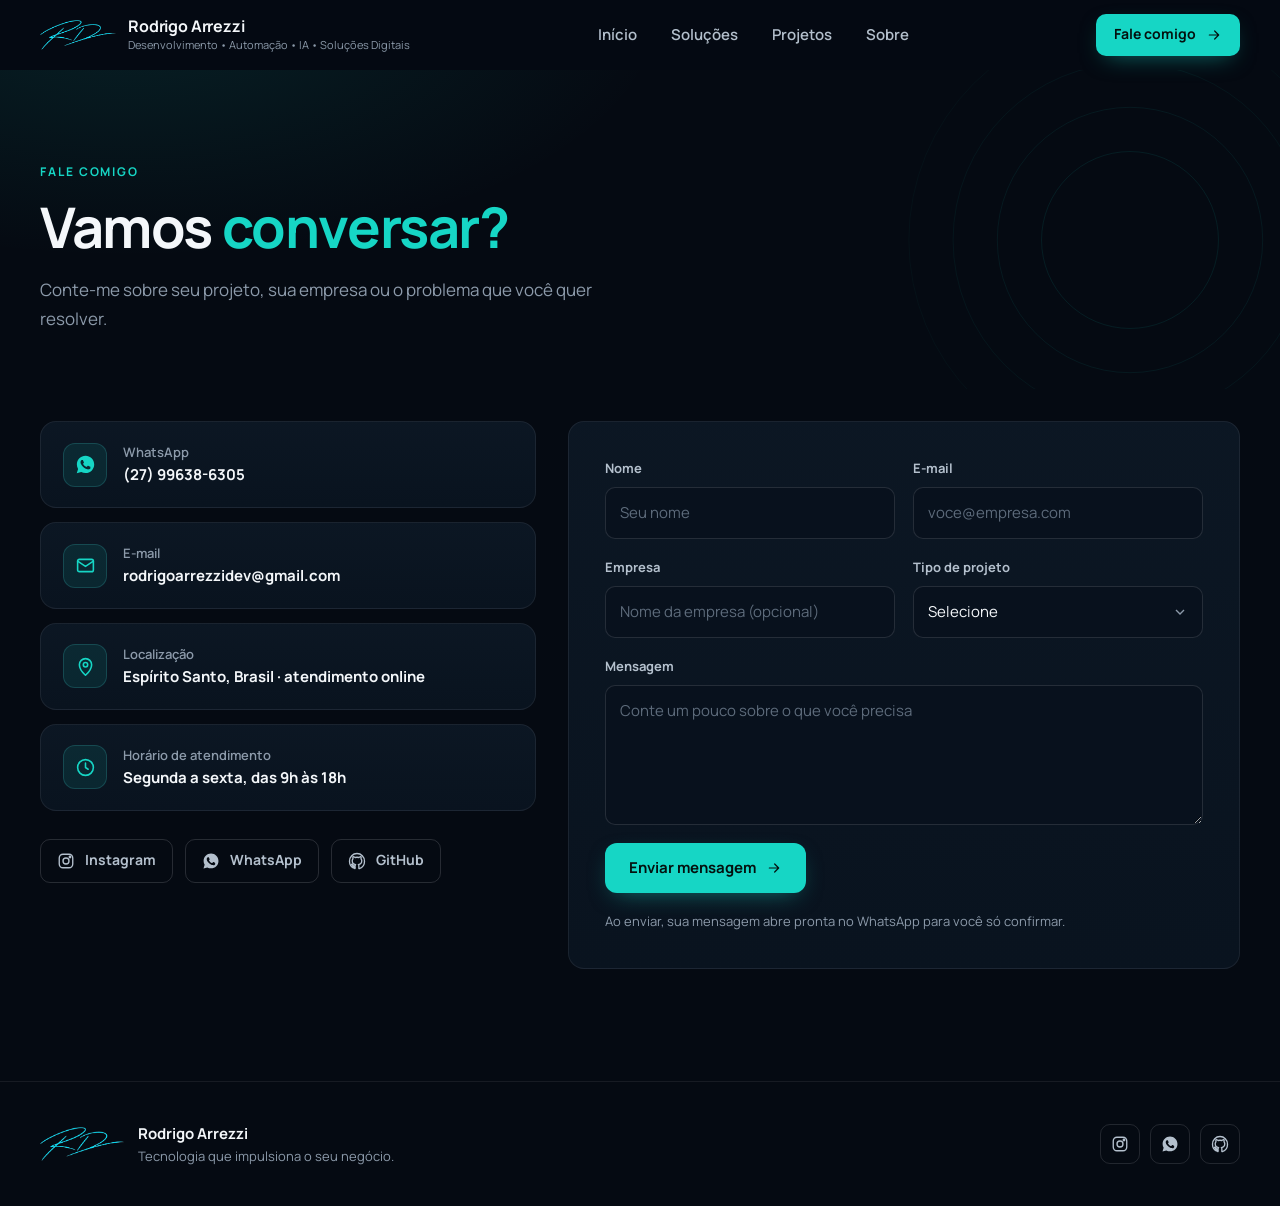
==== commit 732fa3a5: "Rodape: remover links e linha de direitos reservados" ====
--- a/contato.html
+++ b/contato.html
@@ -89,14 +89,12 @@
         <img src="assets/rd-logo.png" alt="Logo RD" width="84" height="33">
         <div><div class="t1">Rodrigo Arrezzi</div><div class="t2">Tecnologia que impulsiona o seu negócio.</div></div>
       </div>
-      <nav class="footer-nav" aria-label="Rodapé"><a href="index.html">Início</a><a href="solucoes.html">Soluções</a><a href="recursos.html">Projetos</a><a href="sobre.html">Sobre</a><a href="contato.html">Fale comigo</a></nav>
       <div class="socials">
         <a href="https://www.instagram.com/rodrigoarrezzidev/" target="_blank" rel="noopener" aria-label="Instagram"><svg viewBox="0 0 24 24" fill="none" stroke="currentColor" stroke-width="1.8" stroke-linecap="round" stroke-linejoin="round" aria-hidden="true"><rect x="3" y="3" width="18" height="18" rx="5"/><circle cx="12" cy="12" r="4"/><circle cx="17.3" cy="6.7" r="1"/></svg></a>
         <a href="https://wa.me/5527996386305" target="_blank" rel="noopener" aria-label="WhatsApp"><svg viewBox="0 0 24 24" fill="currentColor" aria-hidden="true"><path d="M12.04 2C6.58 2 2.13 6.45 2.13 11.91c0 1.85.5 3.58 1.4 5.16L2 22l5.09-1.5a9.9 9.9 0 004.95 1.32h.01c5.46 0 9.91-4.45 9.91-9.91S17.5 2 12.04 2zm5.63 14.18c-.24.68-1.41 1.31-1.94 1.38-.5.07-1.11.1-1.79-.11-.41-.13-.94-.3-1.62-.6-2.86-1.24-4.72-4.13-4.86-4.32-.14-.19-1.16-1.55-1.16-2.96 0-1.4.73-2.09 1-2.38.26-.28.57-.35.76-.35h.55c.18 0 .42-.03.65.5.24.56.8 1.94.87 2.08.07.14.11.3.02.49-.09.19-.14.3-.28.46-.14.16-.29.36-.42.48-.14.14-.28.29-.12.57.16.28.71 1.18 1.53 1.91 1.05.94 1.94 1.23 2.22 1.37.28.14.44.12.6-.07.16-.19.68-.79.87-1.06.19-.28.37-.23.62-.14.26.09 1.63.77 1.91.91.28.14.47.21.53.33.07.12.07.68-.17 1.35z"/></svg></a>
         <a href="https://github.com/RD921?tab=repositories" target="_blank" rel="noopener" aria-label="GitHub"><svg viewBox="0 0 24 24" fill="none" stroke="currentColor" stroke-width="1.8" stroke-linecap="round" stroke-linejoin="round" aria-hidden="true"><path d="M12 2C6.48 2 2 6.58 2 12.25c0 4.53 2.87 8.37 6.84 9.73.5.1.68-.22.68-.5 0-.24-.01-1.04-.01-1.89-2.78.62-3.37-1.21-3.37-1.21-.45-1.18-1.11-1.5-1.11-1.5-.9-.63.07-.62.07-.62 1 .07 1.53 1.05 1.53 1.05.89 1.56 2.34 1.11 2.91.85.09-.66.35-1.11.63-1.37-2.22-.26-4.56-1.14-4.56-5.06 0-1.12.39-2.03 1.03-2.75-.1-.26-.45-1.31.1-2.73 0 0 .84-.28 2.75 1.05a9.3 9.3 0 015 0c1.91-1.33 2.75-1.05 2.75-1.05.55 1.42.2 2.47.1 2.73.64.72 1.03 1.63 1.03 2.75 0 3.93-2.34 4.79-4.57 5.05.36.32.68.95.68 1.92 0 1.39-.01 2.5-.01 2.84 0 .28.18.61.69.5A10.26 10.26 0 0022 12.25C22 6.58 17.52 2 12 2z"/></svg></a>
       </div>
     </div>
-    <div class="footer-bottom">© <span data-year>2026</span> Rodrigo Arrezzi. Todos os direitos reservados.</div>
   </div>
 </footer>
 <script src="assets/script.js"></script>
--- a/assets/styles.css
+++ b/assets/styles.css
@@ -392,3 +392,4 @@
 @media (max-width: 767px){
   .about-art .ui-chip,.about-art .code-chip.c2{display:none;}
 }
+.footer{padding:40px 0;}
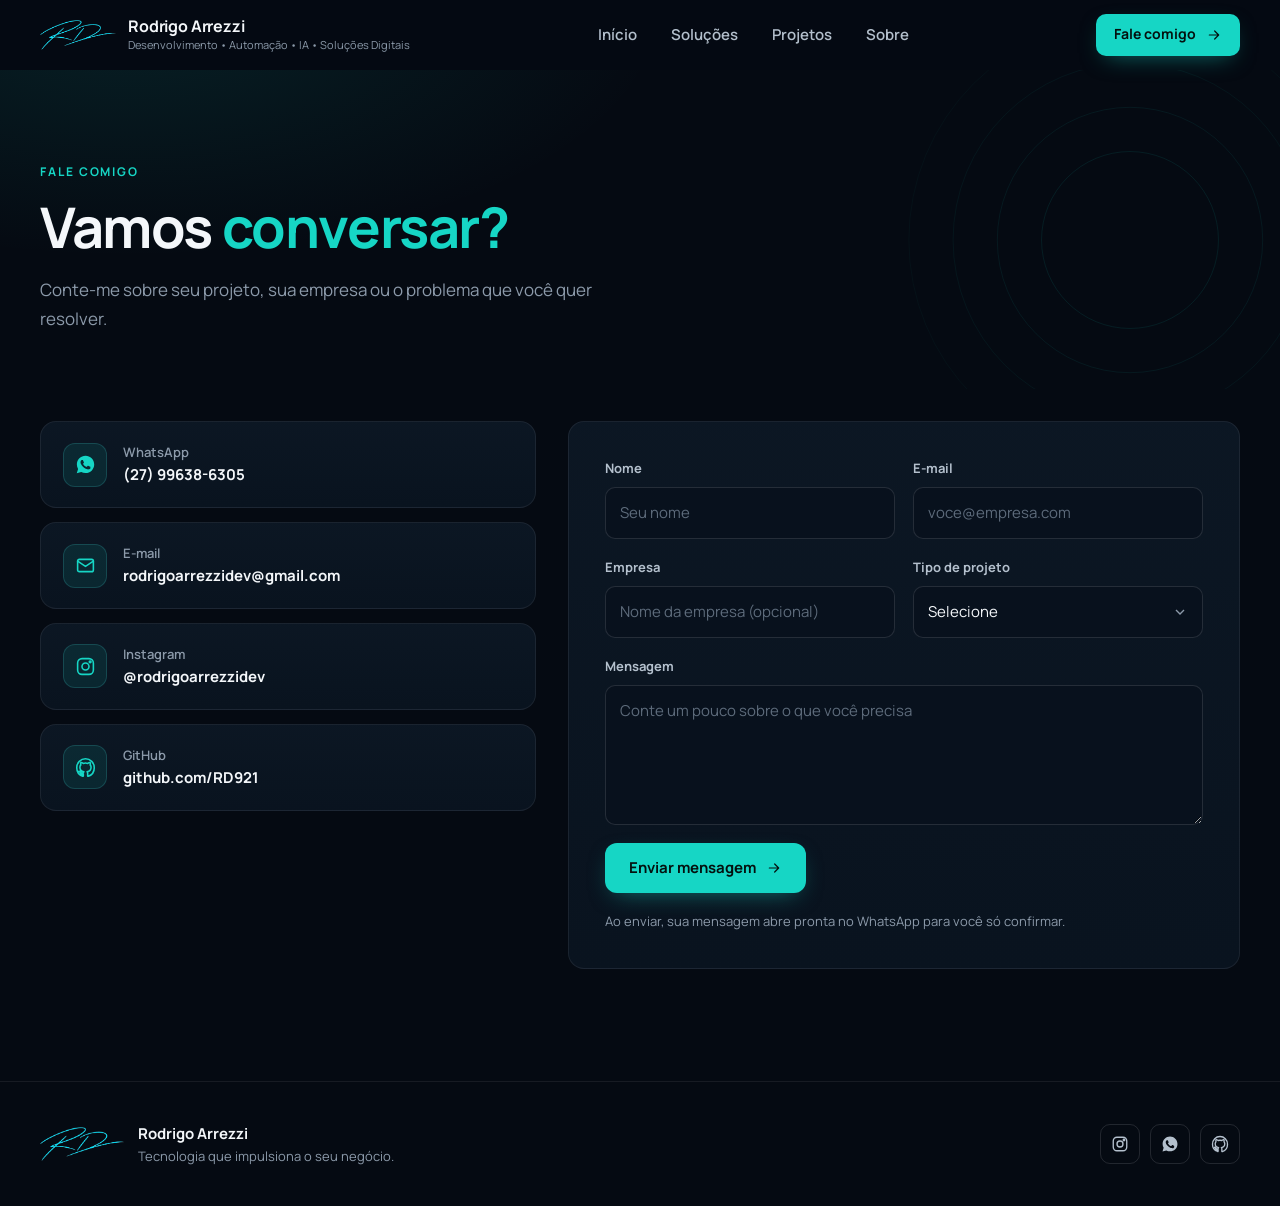
==== commit bb966877: "Contato com Instagram e GitHub; remover bloco final das paginas" ====
--- a/contato.html
+++ b/contato.html
@@ -59,12 +59,7 @@
 <section class="section" style="padding-top:32px">
   <div class="container contact">
     <div>
-      <div class="contact-list"><a href="https://wa.me/5527996386305" target="_blank" rel="noopener" class="card contact-item card-hover reveal d1"><div class="icon-box"><svg viewBox="0 0 24 24" fill="currentColor" aria-hidden="true"><path d="M12.04 2C6.58 2 2.13 6.45 2.13 11.91c0 1.85.5 3.58 1.4 5.16L2 22l5.09-1.5a9.9 9.9 0 004.95 1.32h.01c5.46 0 9.91-4.45 9.91-9.91S17.5 2 12.04 2zm5.63 14.18c-.24.68-1.41 1.31-1.94 1.38-.5.07-1.11.1-1.79-.11-.41-.13-.94-.3-1.62-.6-2.86-1.24-4.72-4.13-4.86-4.32-.14-.19-1.16-1.55-1.16-2.96 0-1.4.73-2.09 1-2.38.26-.28.57-.35.76-.35h.55c.18 0 .42-.03.65.5.24.56.8 1.94.87 2.08.07.14.11.3.02.49-.09.19-.14.3-.28.46-.14.16-.29.36-.42.48-.14.14-.28.29-.12.57.16.28.71 1.18 1.53 1.91 1.05.94 1.94 1.23 2.22 1.37.28.14.44.12.6-.07.16-.19.68-.79.87-1.06.19-.28.37-.23.62-.14.26.09 1.63.77 1.91.91.28.14.47.21.53.33.07.12.07.68-.17 1.35z"/></svg></div><div><div class="label">WhatsApp</div><div class="value">(27) 99638-6305</div></div></a><a href="mailto:rodrigoarrezzidev@gmail.com" target="_blank" rel="noopener" class="card contact-item card-hover reveal d2"><div class="icon-box"><svg viewBox="0 0 24 24" fill="none" stroke="currentColor" stroke-width="1.8" stroke-linecap="round" stroke-linejoin="round" aria-hidden="true"><rect x="3" y="5" width="18" height="14" rx="2"/><path d="M3 7l9 6 9-6"/></svg></div><div><div class="label">E-mail</div><div class="value">rodrigoarrezzidev@gmail.com</div></div></a><div class="card contact-item reveal d3"><div class="icon-box"><svg viewBox="0 0 24 24" fill="none" stroke="currentColor" stroke-width="1.8" stroke-linecap="round" stroke-linejoin="round" aria-hidden="true"><path d="M12 22s7-6.2 7-12a7 7 0 10-14 0c0 5.8 7 12 7 12z"/><circle cx="12" cy="10" r="2.5"/></svg></div><div><div class="label">Localização</div><div class="value">Espírito Santo, Brasil · atendimento online</div></div></div><div class="card contact-item reveal d4"><div class="icon-box"><svg viewBox="0 0 24 24" fill="none" stroke="currentColor" stroke-width="1.8" stroke-linecap="round" stroke-linejoin="round" aria-hidden="true"><circle cx="12" cy="12" r="9"/><path d="M12 7v5l3 2"/></svg></div><div><div class="label">Horário de atendimento</div><div class="value">Segunda a sexta, das 9h às 18h</div></div></div></div>
-      <div class="socials-row reveal">
-        <a class="social-btn" href="https://www.instagram.com/rodrigoarrezzidev/" target="_blank" rel="noopener"><svg viewBox="0 0 24 24" fill="none" stroke="currentColor" stroke-width="1.8" stroke-linecap="round" stroke-linejoin="round" aria-hidden="true"><rect x="3" y="3" width="18" height="18" rx="5"/><circle cx="12" cy="12" r="4"/><circle cx="17.3" cy="6.7" r="1"/></svg>Instagram</a>
-        <a class="social-btn" href="https://wa.me/5527996386305" target="_blank" rel="noopener"><svg viewBox="0 0 24 24" fill="currentColor" aria-hidden="true"><path d="M12.04 2C6.58 2 2.13 6.45 2.13 11.91c0 1.85.5 3.58 1.4 5.16L2 22l5.09-1.5a9.9 9.9 0 004.95 1.32h.01c5.46 0 9.91-4.45 9.91-9.91S17.5 2 12.04 2zm5.63 14.18c-.24.68-1.41 1.31-1.94 1.38-.5.07-1.11.1-1.79-.11-.41-.13-.94-.3-1.62-.6-2.86-1.24-4.72-4.13-4.86-4.32-.14-.19-1.16-1.55-1.16-2.96 0-1.4.73-2.09 1-2.38.26-.28.57-.35.76-.35h.55c.18 0 .42-.03.65.5.24.56.8 1.94.87 2.08.07.14.11.3.02.49-.09.19-.14.3-.28.46-.14.16-.29.36-.42.48-.14.14-.28.29-.12.57.16.28.71 1.18 1.53 1.91 1.05.94 1.94 1.23 2.22 1.37.28.14.44.12.6-.07.16-.19.68-.79.87-1.06.19-.28.37-.23.62-.14.26.09 1.63.77 1.91.91.28.14.47.21.53.33.07.12.07.68-.17 1.35z"/></svg>WhatsApp</a>
-        <a class="social-btn" href="https://github.com/RD921?tab=repositories" target="_blank" rel="noopener"><svg viewBox="0 0 24 24" fill="none" stroke="currentColor" stroke-width="1.8" stroke-linecap="round" stroke-linejoin="round" aria-hidden="true"><path d="M12 2C6.48 2 2 6.58 2 12.25c0 4.53 2.87 8.37 6.84 9.73.5.1.68-.22.68-.5 0-.24-.01-1.04-.01-1.89-2.78.62-3.37-1.21-3.37-1.21-.45-1.18-1.11-1.5-1.11-1.5-.9-.63.07-.62.07-.62 1 .07 1.53 1.05 1.53 1.05.89 1.56 2.34 1.11 2.91.85.09-.66.35-1.11.63-1.37-2.22-.26-4.56-1.14-4.56-5.06 0-1.12.39-2.03 1.03-2.75-.1-.26-.45-1.31.1-2.73 0 0 .84-.28 2.75 1.05a9.3 9.3 0 015 0c1.91-1.33 2.75-1.05 2.75-1.05.55 1.42.2 2.47.1 2.73.64.72 1.03 1.63 1.03 2.75 0 3.93-2.34 4.79-4.57 5.05.36.32.68.95.68 1.92 0 1.39-.01 2.5-.01 2.84 0 .28.18.61.69.5A10.26 10.26 0 0022 12.25C22 6.58 17.52 2 12 2z"/></svg>GitHub</a>
-      </div>
+      <div class="contact-list"><a href="https://wa.me/5527996386305" target="_blank" rel="noopener" class="card contact-item card-hover reveal d1"><div class="icon-box"><svg viewBox="0 0 24 24" fill="currentColor" aria-hidden="true"><path d="M12.04 2C6.58 2 2.13 6.45 2.13 11.91c0 1.85.5 3.58 1.4 5.16L2 22l5.09-1.5a9.9 9.9 0 004.95 1.32h.01c5.46 0 9.91-4.45 9.91-9.91S17.5 2 12.04 2zm5.63 14.18c-.24.68-1.41 1.31-1.94 1.38-.5.07-1.11.1-1.79-.11-.41-.13-.94-.3-1.62-.6-2.86-1.24-4.72-4.13-4.86-4.32-.14-.19-1.16-1.55-1.16-2.96 0-1.4.73-2.09 1-2.38.26-.28.57-.35.76-.35h.55c.18 0 .42-.03.65.5.24.56.8 1.94.87 2.08.07.14.11.3.02.49-.09.19-.14.3-.28.46-.14.16-.29.36-.42.48-.14.14-.28.29-.12.57.16.28.71 1.18 1.53 1.91 1.05.94 1.94 1.23 2.22 1.37.28.14.44.12.6-.07.16-.19.68-.79.87-1.06.19-.28.37-.23.62-.14.26.09 1.63.77 1.91.91.28.14.47.21.53.33.07.12.07.68-.17 1.35z"/></svg></div><div><div class="label">WhatsApp</div><div class="value">(27) 99638-6305</div></div></a><a href="mailto:rodrigoarrezzidev@gmail.com" target="_blank" rel="noopener" class="card contact-item card-hover reveal d2"><div class="icon-box"><svg viewBox="0 0 24 24" fill="none" stroke="currentColor" stroke-width="1.8" stroke-linecap="round" stroke-linejoin="round" aria-hidden="true"><rect x="3" y="5" width="18" height="14" rx="2"/><path d="M3 7l9 6 9-6"/></svg></div><div><div class="label">E-mail</div><div class="value">rodrigoarrezzidev@gmail.com</div></div></a><a href="https://www.instagram.com/rodrigoarrezzidev/" target="_blank" rel="noopener" class="card contact-item card-hover reveal d3"><div class="icon-box"><svg viewBox="0 0 24 24" fill="none" stroke="currentColor" stroke-width="1.8" stroke-linecap="round" stroke-linejoin="round" aria-hidden="true"><rect x="3" y="3" width="18" height="18" rx="5"/><circle cx="12" cy="12" r="4"/><circle cx="17.3" cy="6.7" r="1"/></svg></div><div><div class="label">Instagram</div><div class="value">@rodrigoarrezzidev</div></div></a><a href="https://github.com/RD921?tab=repositories" target="_blank" rel="noopener" class="card contact-item card-hover reveal d4"><div class="icon-box"><svg viewBox="0 0 24 24" fill="none" stroke="currentColor" stroke-width="1.8" stroke-linecap="round" stroke-linejoin="round" aria-hidden="true"><path d="M12 2C6.48 2 2 6.58 2 12.25c0 4.53 2.87 8.37 6.84 9.73.5.1.68-.22.68-.5 0-.24-.01-1.04-.01-1.89-2.78.62-3.37-1.21-3.37-1.21-.45-1.18-1.110-1.5-1.11-1.5-.9-.63.07-.62.07-.62 1 .07 1.53 1.05 1.53 1.05.89 1.56 2.34 1.11 2.91.85.09-.66.35-1.11.63-1.37-2.22-.26-4.56-1.14-4.56-5.06 0-1.12.39-2.03 1.03-2.75-.1-.26-.45-1.31.1-2.73 0 0 .84-.28 2.75 1.05a9.3 9.3 0 015 0c1.91-1.33 2.75-1.05 2.75-1.05.55 1.42.2 2.470.1 2.73.64.72 1.03 1.63 1.03 2.75 0 3.93-2.34 4.79-4.57 5.05.36.32.68.95.68 1.92 0 1.39-.01 2.5-.01 2.84 0 .28.18.61.69.5A10.26 10.26 0 0022 12.25C22 6.58 17.52 2 12 2z"/></svg></div><div><div class="label">GitHub</div><div class="value">github.com/RD921</div></div></a></div>
     </div>
     <form class="card form reveal d1" data-contact-form novalidate>
       <div class="form-row">
